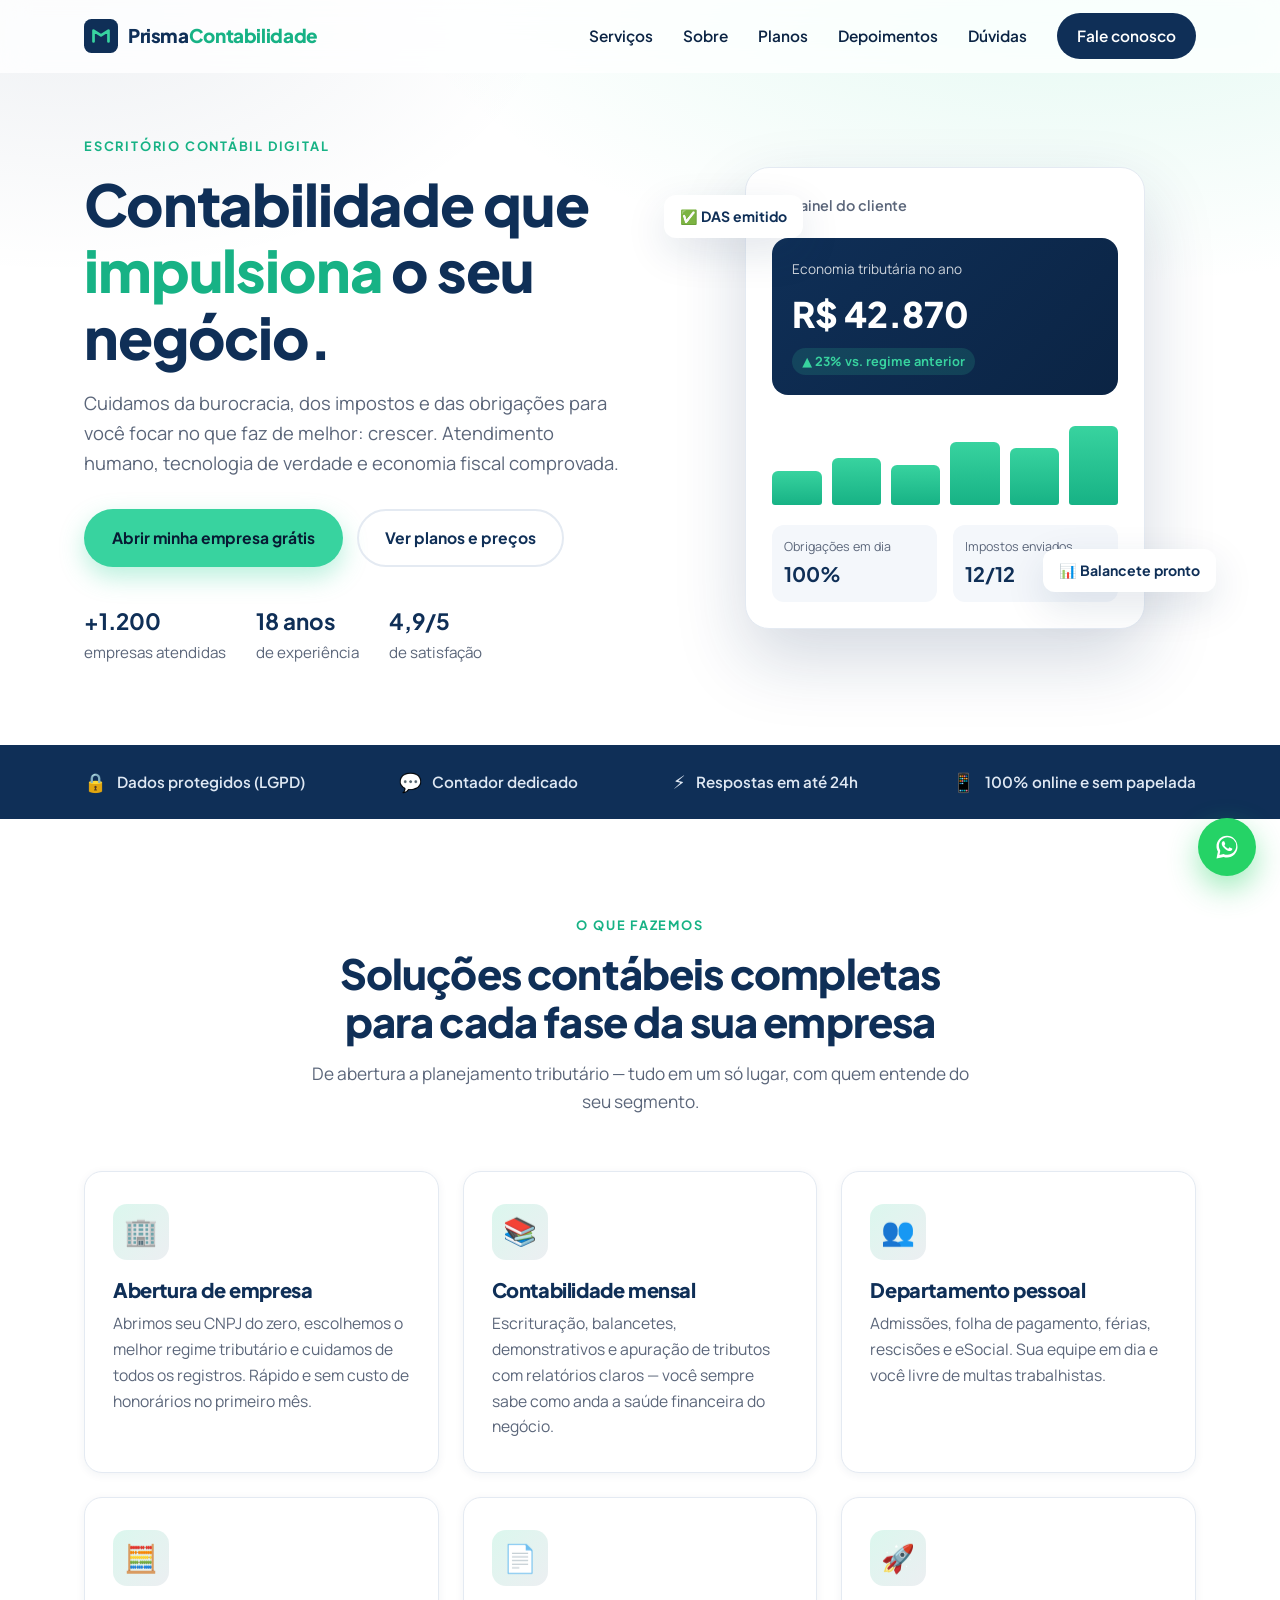
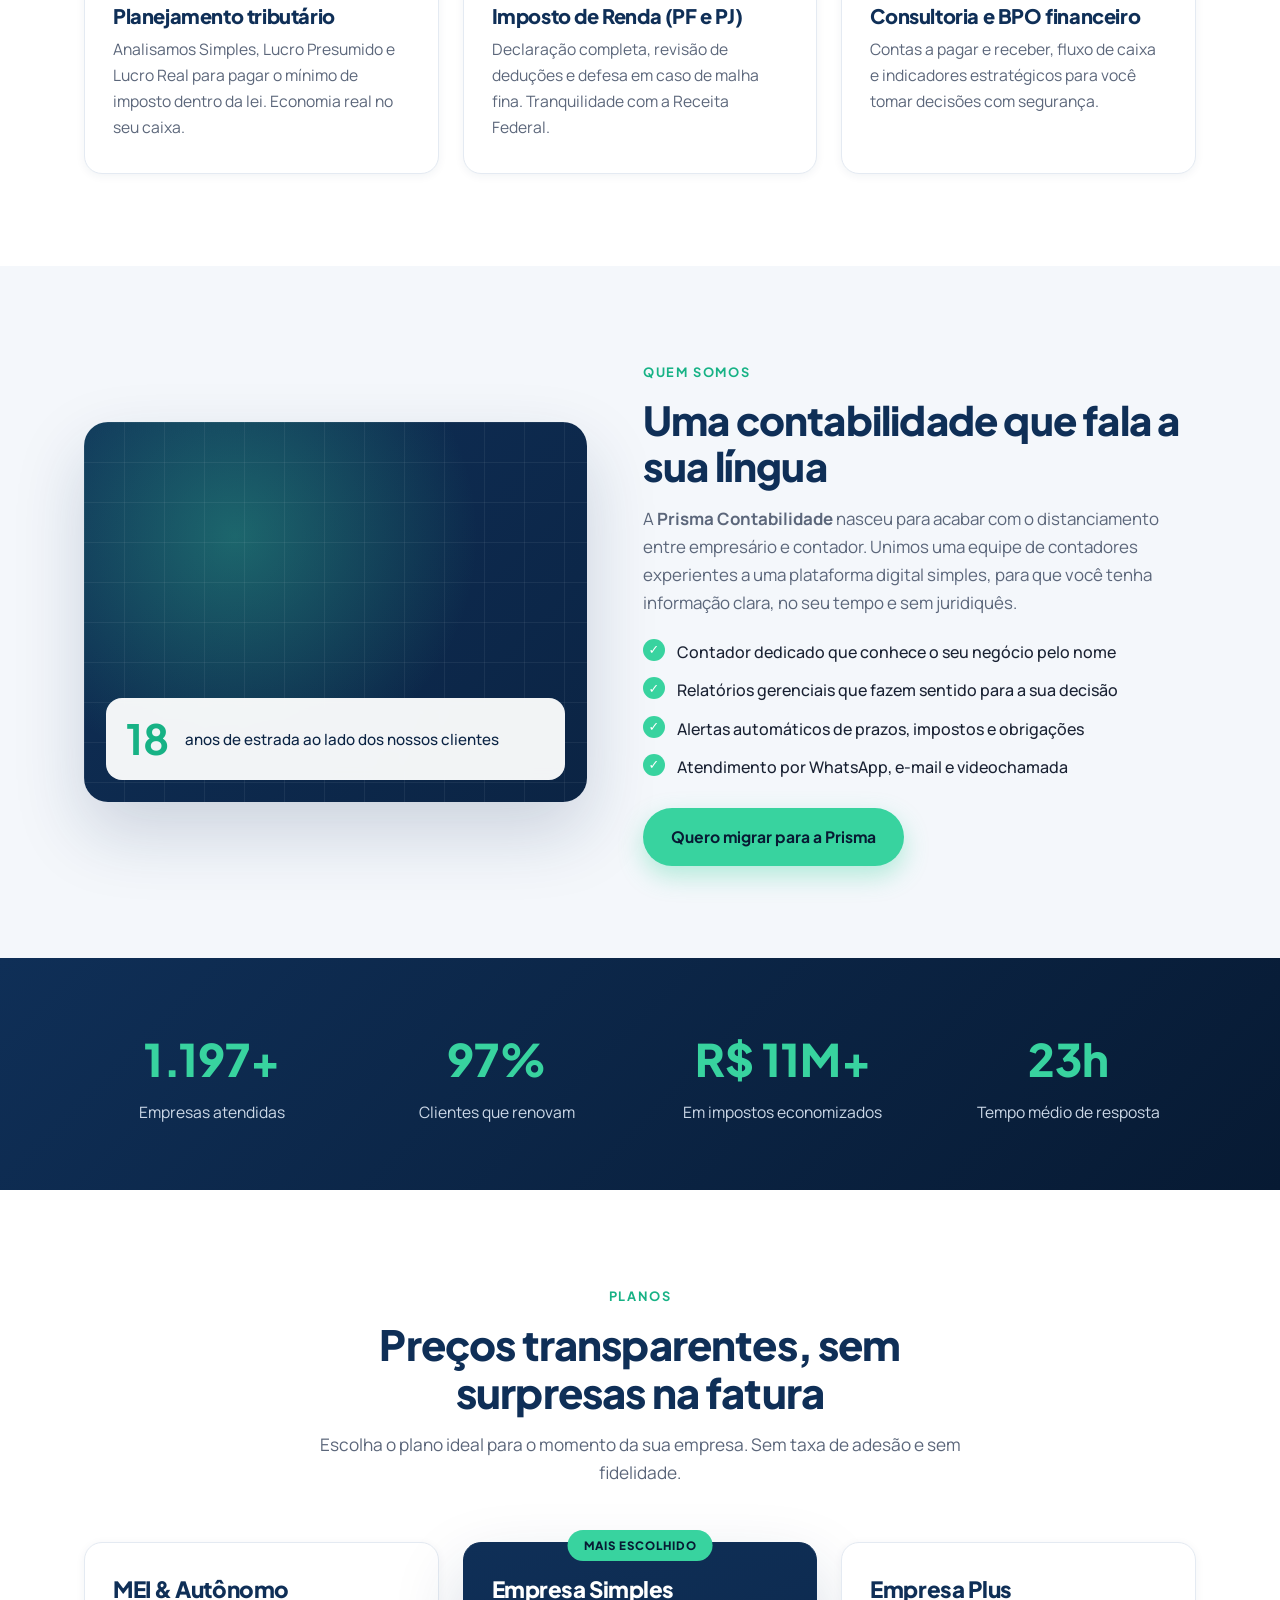
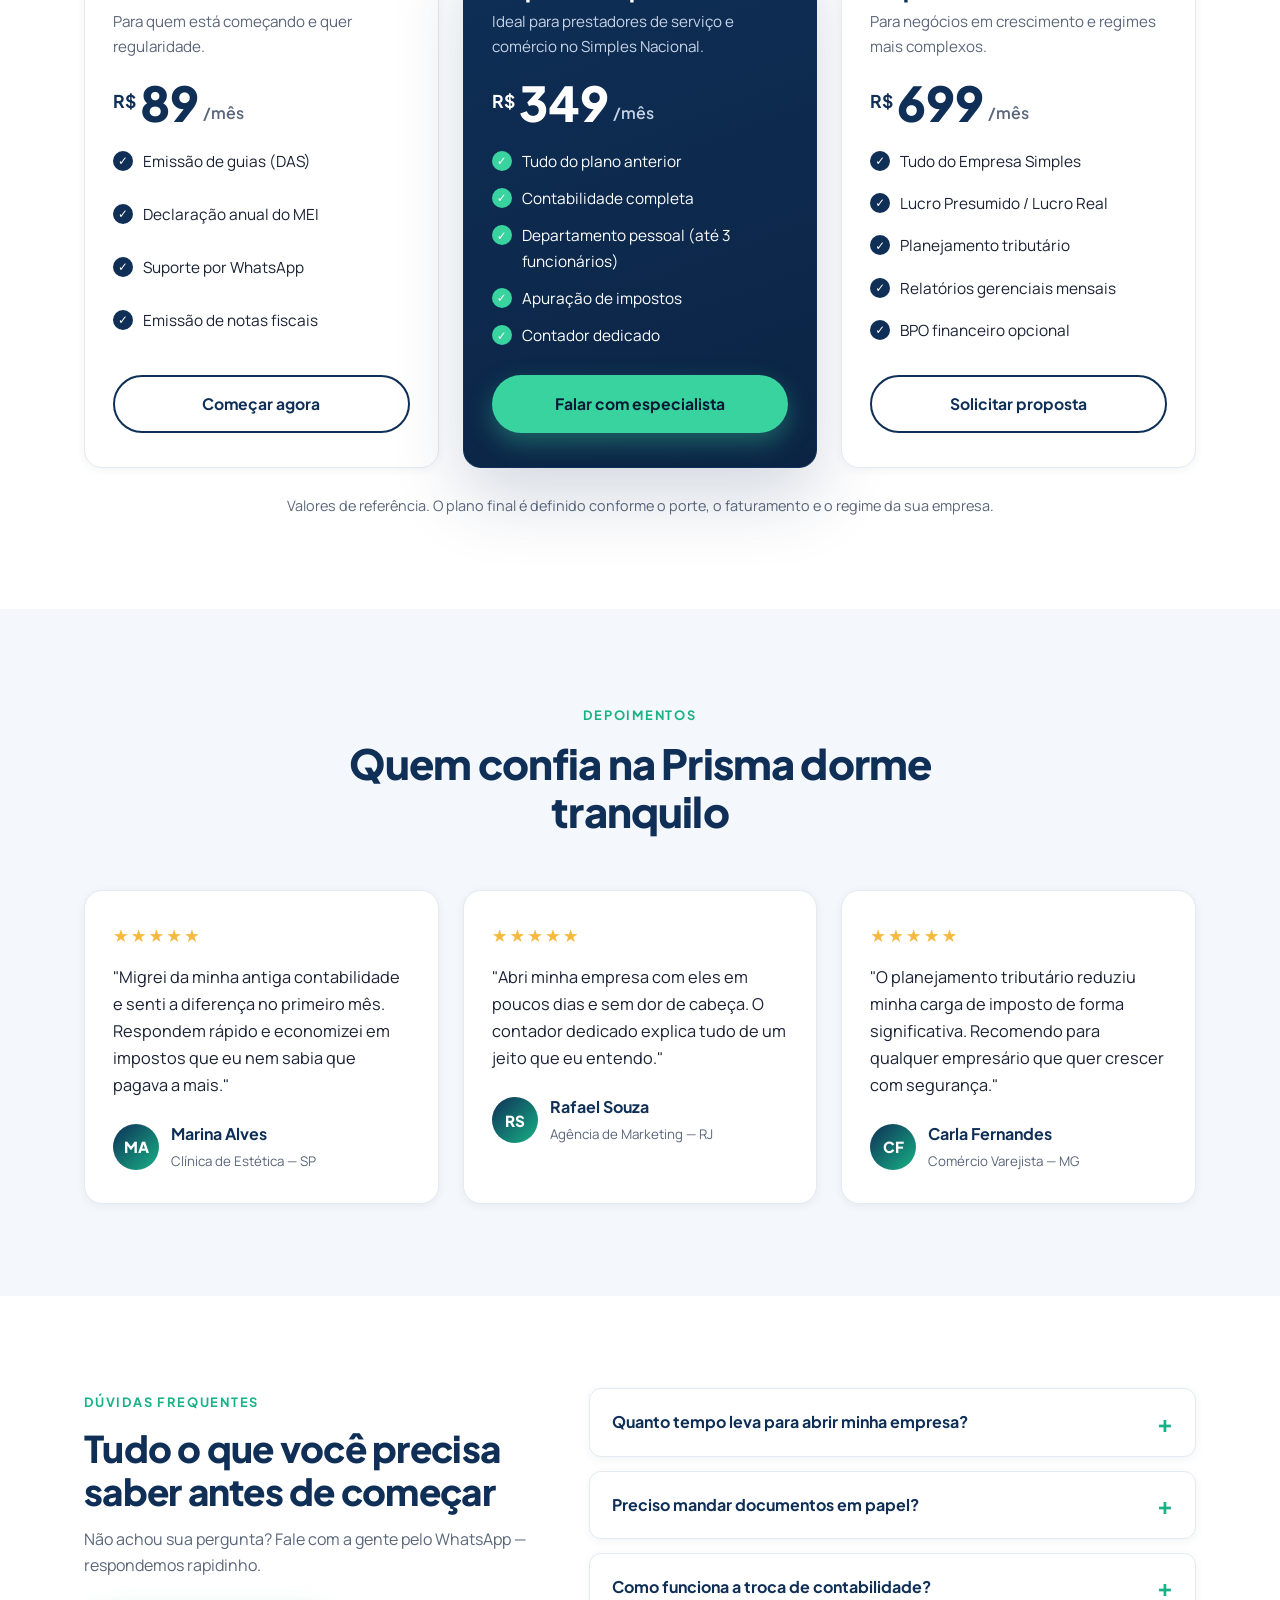
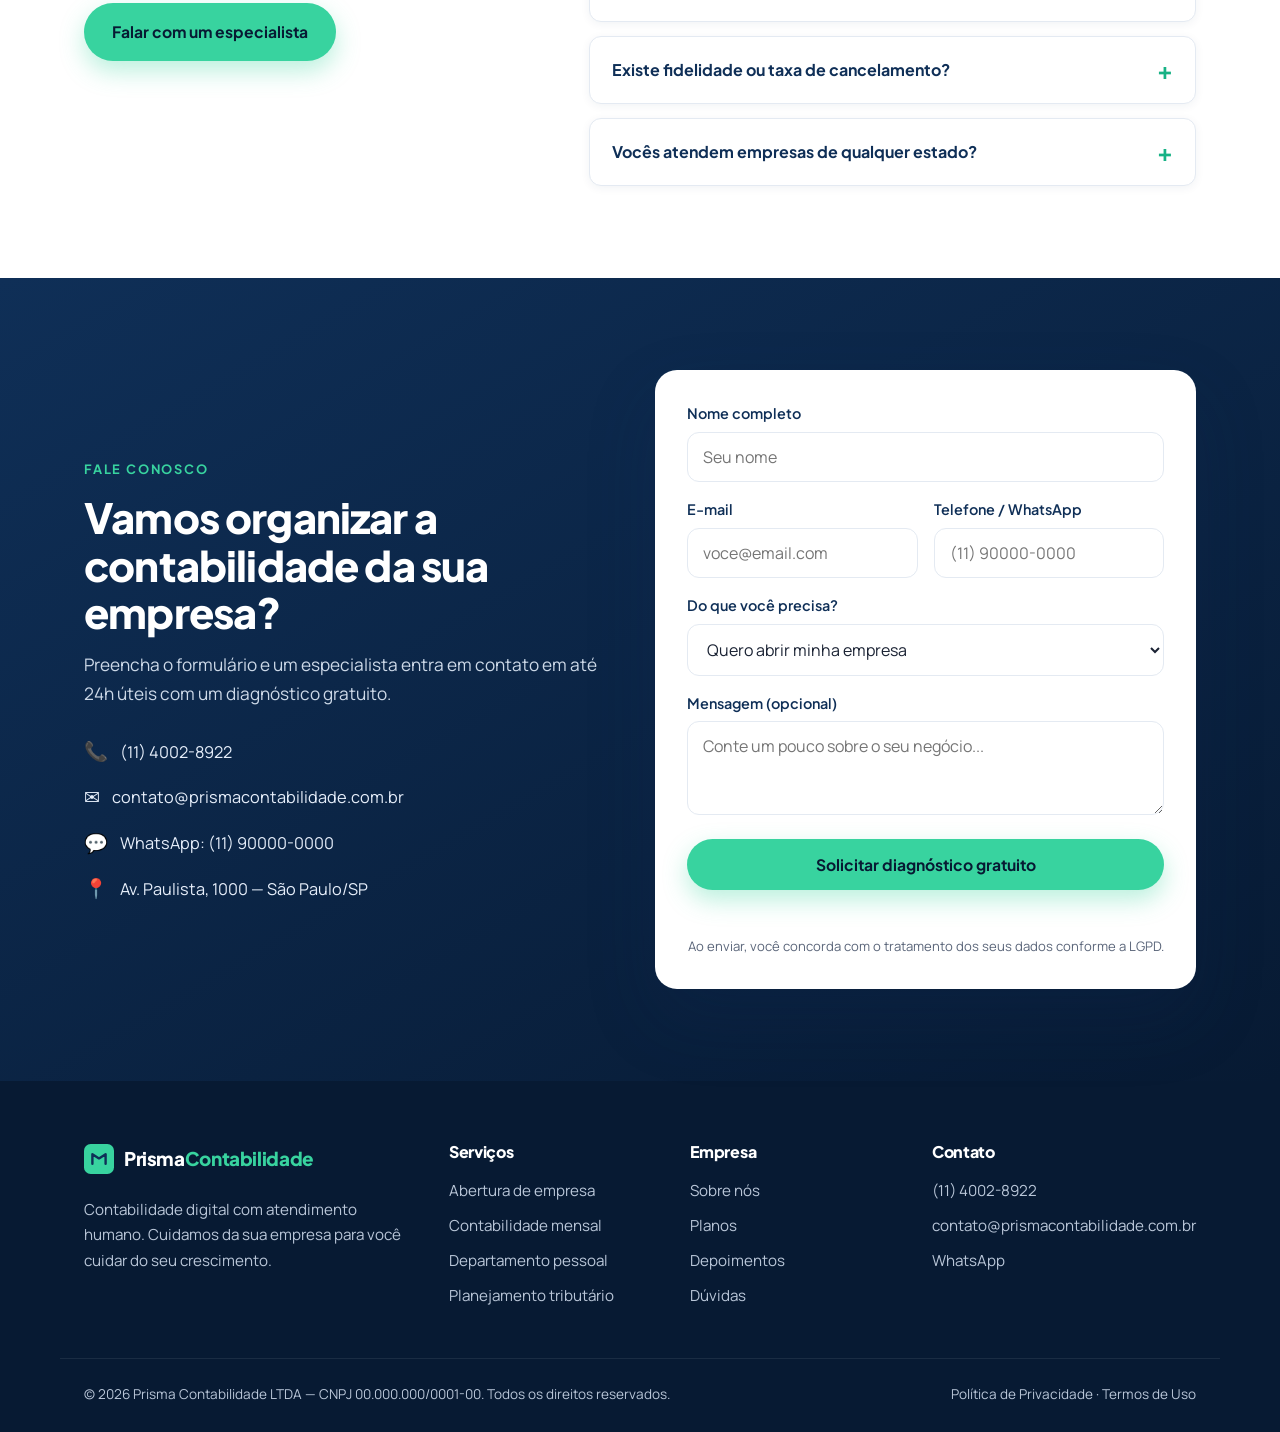
==== index.html @ 063dc7fa "Add Prisma Contabilidade accounting firm website Complete responsive landing page for an accounting " ====
<!DOCTYPE html>
<html lang="pt-BR">
<head>
  <meta charset="UTF-8" />
  <meta name="viewport" content="width=device-width, initial-scale=1.0" />
  <title>Prisma Contabilidade | Contabilidade inteligente para o seu negócio</title>
  <meta name="description" content="Prisma Contabilidade — escritório contábil completo: abertura de empresa, contabilidade mensal, departamento pessoal, imposto de renda e consultoria tributária. Atendimento humano e 100% digital." />
  <meta name="theme-color" content="#0f2f57" />
  <meta property="og:title" content="Prisma Contabilidade | Contabilidade inteligente" />
  <meta property="og:description" content="Contabilidade digital com atendimento humano. Abra sua empresa, reduza impostos e ganhe tranquilidade fiscal." />
  <meta property="og:type" content="website" />
  <link rel="icon" href="data:image/svg+xml,<svg xmlns='http://www.w3.org/2000/svg' viewBox='0 0 100 100'><rect width='100' height='100' rx='22' fill='%230f2f57'/><path d='M28 66V34l22 14 22-14v32' fill='none' stroke='%2338d39f' stroke-width='8' stroke-linecap='round' stroke-linejoin='round'/></svg>" />
  <link rel="preconnect" href="https://fonts.googleapis.com" />
  <link rel="preconnect" href="https://fonts.gstatic.com" crossorigin />
  <link href="https://fonts.googleapis.com/css2?family=Plus+Jakarta+Sans:wght@400;500;600;700;800&family=Manrope:wght@400;500;600;700&display=swap" rel="stylesheet" />
  <link rel="stylesheet" href="styles.css" />
</head>
<body>
  <!-- Header -->
  <header class="site-header" id="header">
    <div class="container header-inner">
      <a href="#inicio" class="brand" aria-label="Prisma Contabilidade — início">
        <span class="brand-mark" aria-hidden="true">
          <svg viewBox="0 0 100 100" width="34" height="34"><rect width="100" height="100" rx="22" fill="#0f2f57"/><path d="M28 66V34l22 14 22-14v32" fill="none" stroke="#38d39f" stroke-width="8" stroke-linecap="round" stroke-linejoin="round"/></svg>
        </span>
        <span class="brand-name">Prisma<strong>Contabilidade</strong></span>
      </a>

      <nav class="nav" id="nav" aria-label="Navegação principal">
        <a href="#servicos">Serviços</a>
        <a href="#sobre">Sobre</a>
        <a href="#planos">Planos</a>
        <a href="#depoimentos">Depoimentos</a>
        <a href="#faq">Dúvidas</a>
        <a href="#contato" class="nav-cta">Fale conosco</a>
      </nav>

      <button class="menu-toggle" id="menuToggle" aria-label="Abrir menu" aria-expanded="false" aria-controls="nav">
        <span></span><span></span><span></span>
      </button>
    </div>
  </header>

  <main>
    <!-- Hero -->
    <section class="hero" id="inicio">
      <div class="container hero-grid">
        <div class="hero-copy">
          <span class="eyebrow">Escritório contábil digital</span>
          <h1>Contabilidade que <span class="hl">impulsiona</span> o seu negócio.</h1>
          <p class="lead">
            Cuidamos da burocracia, dos impostos e das obrigações para você focar no que faz de melhor: crescer.
            Atendimento humano, tecnologia de verdade e economia fiscal comprovada.
          </p>
          <div class="hero-actions">
            <a href="#contato" class="btn btn-primary">Abrir minha empresa grátis</a>
            <a href="#planos" class="btn btn-ghost">Ver planos e preços</a>
          </div>
          <ul class="hero-trust">
            <li><strong>+1.200</strong> empresas atendidas</li>
            <li><strong>18 anos</strong> de experiência</li>
            <li><strong>4,9/5</strong> de satisfação</li>
          </ul>
        </div>

        <div class="hero-card-wrap" aria-hidden="false">
          <div class="hero-card">
            <div class="hero-card-head">
              <span class="dot"></span>
              <span>Painel do cliente</span>
            </div>
            <div class="hero-metric">
              <span class="hero-metric-label">Economia tributária no ano</span>
              <span class="hero-metric-value">R$ 42.870</span>
              <span class="hero-metric-badge">▲ 23% vs. regime anterior</span>
            </div>
            <div class="hero-bars">
              <div class="bar" style="--h:38%"></div>
              <div class="bar" style="--h:52%"></div>
              <div class="bar" style="--h:44%"></div>
              <div class="bar" style="--h:70%"></div>
              <div class="bar" style="--h:63%"></div>
              <div class="bar" style="--h:88%"></div>
            </div>
            <div class="hero-card-foot">
              <div><span>Obrigações em dia</span><strong>100%</strong></div>
              <div><span>Impostos enviados</span><strong>12/12</strong></div>
            </div>
          </div>
          <div class="hero-float hero-float-1">✅ DAS emitido</div>
          <div class="hero-float hero-float-2">📊 Balancete pronto</div>
        </div>
      </div>
    </section>

    <!-- Logos / social proof strip -->
    <section class="strip" aria-label="Diferenciais">
      <div class="container strip-inner">
        <div class="strip-item"><span>🔒</span> Dados protegidos (LGPD)</div>
        <div class="strip-item"><span>💬</span> Contador dedicado</div>
        <div class="strip-item"><span>⚡</span> Respostas em até 24h</div>
        <div class="strip-item"><span>📱</span> 100% online e sem papelada</div>
      </div>
    </section>

    <!-- Services -->
    <section class="section" id="servicos">
      <div class="container">
        <div class="section-head">
          <span class="eyebrow">O que fazemos</span>
          <h2>Soluções contábeis completas para cada fase da sua empresa</h2>
          <p>De abertura a planejamento tributário — tudo em um só lugar, com quem entende do seu segmento.</p>
        </div>

        <div class="cards">
          <article class="card">
            <div class="card-icon">🏢</div>
            <h3>Abertura de empresa</h3>
            <p>Abrimos seu CNPJ do zero, escolhemos o melhor regime tributário e cuidamos de todos os registros. Rápido e sem custo de honorários no primeiro mês.</p>
          </article>
          <article class="card">
            <div class="card-icon">📚</div>
            <h3>Contabilidade mensal</h3>
            <p>Escrituração, balancetes, demonstrativos e apuração de tributos com relatórios claros — você sempre sabe como anda a saúde financeira do negócio.</p>
          </article>
          <article class="card">
            <div class="card-icon">👥</div>
            <h3>Departamento pessoal</h3>
            <p>Admissões, folha de pagamento, férias, rescisões e eSocial. Sua equipe em dia e você livre de multas trabalhistas.</p>
          </article>
          <article class="card">
            <div class="card-icon">🧮</div>
            <h3>Planejamento tributário</h3>
            <p>Analisamos Simples, Lucro Presumido e Lucro Real para pagar o mínimo de imposto dentro da lei. Economia real no seu caixa.</p>
          </article>
          <article class="card">
            <div class="card-icon">📄</div>
            <h3>Imposto de Renda (PF e PJ)</h3>
            <p>Declaração completa, revisão de deduções e defesa em caso de malha fina. Tranquilidade com a Receita Federal.</p>
          </article>
          <article class="card">
            <div class="card-icon">🚀</div>
            <h3>Consultoria e BPO financeiro</h3>
            <p>Contas a pagar e receber, fluxo de caixa e indicadores estratégicos para você tomar decisões com segurança.</p>
          </article>
        </div>
      </div>
    </section>

    <!-- About -->
    <section class="section section-alt" id="sobre">
      <div class="container about-grid">
        <div class="about-media">
          <div class="about-photo">
            <div class="about-photo-badge">
              <strong>18</strong>
              <span>anos de estrada ao lado dos nossos clientes</span>
            </div>
          </div>
        </div>
        <div class="about-copy">
          <span class="eyebrow">Quem somos</span>
          <h2>Uma contabilidade que fala a sua língua</h2>
          <p>
            A <strong>Prisma Contabilidade</strong> nasceu para acabar com o distanciamento entre empresário e contador.
            Unimos uma equipe de contadores experientes a uma plataforma digital simples, para que você tenha
            informação clara, no seu tempo e sem juridiquês.
          </p>
          <ul class="check-list">
            <li>Contador dedicado que conhece o seu negócio pelo nome</li>
            <li>Relatórios gerenciais que fazem sentido para a sua decisão</li>
            <li>Alertas automáticos de prazos, impostos e obrigações</li>
            <li>Atendimento por WhatsApp, e-mail e videochamada</li>
          </ul>
          <a href="#contato" class="btn btn-primary">Quero migrar para a Prisma</a>
        </div>
      </div>
    </section>

    <!-- Stats -->
    <section class="stats">
      <div class="container stats-grid">
        <div class="stat"><span class="stat-num" data-count="1200" data-suffix="+">0</span><span class="stat-label">Empresas atendidas</span></div>
        <div class="stat"><span class="stat-num" data-count="98" data-suffix="%">0</span><span class="stat-label">Clientes que renovam</span></div>
        <div class="stat"><span class="stat-num" data-count="12" data-suffix="M+" data-prefix="R$ ">0</span><span class="stat-label">Em impostos economizados</span></div>
        <div class="stat"><span class="stat-num" data-count="24" data-suffix="h">0</span><span class="stat-label">Tempo médio de resposta</span></div>
      </div>
    </section>

    <!-- Pricing -->
    <section class="section" id="planos">
      <div class="container">
        <div class="section-head">
          <span class="eyebrow">Planos</span>
          <h2>Preços transparentes, sem surpresas na fatura</h2>
          <p>Escolha o plano ideal para o momento da sua empresa. Sem taxa de adesão e sem fidelidade.</p>
        </div>

        <div class="plans">
          <article class="plan">
            <h3>MEI &amp; Autônomo</h3>
            <p class="plan-desc">Para quem está começando e quer regularidade.</p>
            <div class="plan-price"><span class="cur">R$</span><span class="val">89</span><span class="per">/mês</span></div>
            <ul class="plan-features">
              <li>Emissão de guias (DAS)</li>
              <li>Declaração anual do MEI</li>
              <li>Suporte por WhatsApp</li>
              <li>Emissão de notas fiscais</li>
            </ul>
            <a href="#contato" class="btn btn-outline">Começar agora</a>
          </article>

          <article class="plan plan-featured">
            <span class="plan-tag">Mais escolhido</span>
            <h3>Empresa Simples</h3>
            <p class="plan-desc">Ideal para prestadores de serviço e comércio no Simples Nacional.</p>
            <div class="plan-price"><span class="cur">R$</span><span class="val">349</span><span class="per">/mês</span></div>
            <ul class="plan-features">
              <li>Tudo do plano anterior</li>
              <li>Contabilidade completa</li>
              <li>Departamento pessoal (até 3 funcionários)</li>
              <li>Apuração de impostos</li>
              <li>Contador dedicado</li>
            </ul>
            <a href="#contato" class="btn btn-primary">Falar com especialista</a>
          </article>

          <article class="plan">
            <h3>Empresa Plus</h3>
            <p class="plan-desc">Para negócios em crescimento e regimes mais complexos.</p>
            <div class="plan-price"><span class="cur">R$</span><span class="val">699</span><span class="per">/mês</span></div>
            <ul class="plan-features">
              <li>Tudo do Empresa Simples</li>
              <li>Lucro Presumido / Lucro Real</li>
              <li>Planejamento tributário</li>
              <li>Relatórios gerenciais mensais</li>
              <li>BPO financeiro opcional</li>
            </ul>
            <a href="#contato" class="btn btn-outline">Solicitar proposta</a>
          </article>
        </div>
        <p class="plans-note">Valores de referência. O plano final é definido conforme o porte, o faturamento e o regime da sua empresa.</p>
      </div>
    </section>

    <!-- Testimonials -->
    <section class="section section-alt" id="depoimentos">
      <div class="container">
        <div class="section-head">
          <span class="eyebrow">Depoimentos</span>
          <h2>Quem confia na Prisma dorme tranquilo</h2>
        </div>
        <div class="testimonials">
          <figure class="quote">
            <div class="stars">★★★★★</div>
            <blockquote>"Migrei da minha antiga contabilidade e senti a diferença no primeiro mês. Respondem rápido e economizei em impostos que eu nem sabia que pagava a mais."</blockquote>
            <figcaption><span class="avatar">MA</span><span><strong>Marina Alves</strong><small>Clínica de Estética — SP</small></span></figcaption>
          </figure>
          <figure class="quote">
            <div class="stars">★★★★★</div>
            <blockquote>"Abri minha empresa com eles em poucos dias e sem dor de cabeça. O contador dedicado explica tudo de um jeito que eu entendo."</blockquote>
            <figcaption><span class="avatar">RS</span><span><strong>Rafael Souza</strong><small>Agência de Marketing — RJ</small></span></figcaption>
          </figure>
          <figure class="quote">
            <div class="stars">★★★★★</div>
            <blockquote>"O planejamento tributário reduziu minha carga de imposto de forma significativa. Recomendo para qualquer empresário que quer crescer com segurança."</blockquote>
            <figcaption><span class="avatar">CF</span><span><strong>Carla Fernandes</strong><small>Comércio Varejista — MG</small></span></figcaption>
          </figure>
        </div>
      </div>
    </section>

    <!-- FAQ -->
    <section class="section" id="faq">
      <div class="container faq-grid">
        <div class="faq-intro">
          <span class="eyebrow">Dúvidas frequentes</span>
          <h2>Tudo o que você precisa saber antes de começar</h2>
          <p>Não achou sua pergunta? Fale com a gente pelo WhatsApp — respondemos rapidinho.</p>
          <a href="#contato" class="btn btn-primary">Falar com um especialista</a>
        </div>
        <div class="faq-list">
          <details class="faq-item">
            <summary>Quanto tempo leva para abrir minha empresa?</summary>
            <p>Depende da natureza da atividade e da prefeitura, mas normalmente entre 3 e 10 dias úteis. Cuidamos de todo o processo e mantemos você informado a cada etapa.</p>
          </details>
          <details class="faq-item">
            <summary>Preciso mandar documentos em papel?</summary>
            <p>Não. Todo o atendimento é digital: você envia documentos e notas pela nossa plataforma ou WhatsApp, com total segurança e conforme a LGPD.</p>
          </details>
          <details class="faq-item">
            <summary>Como funciona a troca de contabilidade?</summary>
            <p>É simples e gratuito. Nós solicitamos os documentos ao seu contador atual, fazemos toda a transição e você não precisa se preocupar com nada.</p>
          </details>
          <details class="faq-item">
            <summary>Existe fidelidade ou taxa de cancelamento?</summary>
            <p>Não trabalhamos com fidelidade. Você fica com a gente pela qualidade do serviço, não por contrato.</p>
          </details>
          <details class="faq-item">
            <summary>Vocês atendem empresas de qualquer estado?</summary>
            <p>Sim. Por sermos uma contabilidade digital, atendemos empresas em todo o Brasil com a mesma qualidade e agilidade.</p>
          </details>
        </div>
      </div>
    </section>

    <!-- Contact / CTA -->
    <section class="section contact" id="contato">
      <div class="container contact-grid">
        <div class="contact-copy">
          <span class="eyebrow eyebrow-light">Fale conosco</span>
          <h2>Vamos organizar a contabilidade da sua empresa?</h2>
          <p>Preencha o formulário e um especialista entra em contato em até 24h úteis com um diagnóstico gratuito.</p>
          <ul class="contact-info">
            <li><span>📞</span> <a href="tel:+551140028922">(11) 4002-8922</a></li>
            <li><span>✉️</span> <a href="mailto:contato@prismacontabilidade.com.br">contato@prismacontabilidade.com.br</a></li>
            <li><span>💬</span> <a href="https://wa.me/5511900000000" target="_blank" rel="noopener">WhatsApp: (11) 90000-0000</a></li>
            <li><span>📍</span> Av. Paulista, 1000 — São Paulo/SP</li>
          </ul>
        </div>

        <form class="contact-form" id="contactForm" novalidate>
          <div class="field">
            <label for="nome">Nome completo</label>
            <input type="text" id="nome" name="nome" placeholder="Seu nome" required />
          </div>
          <div class="field-row">
            <div class="field">
              <label for="email">E-mail</label>
              <input type="email" id="email" name="email" placeholder="voce@email.com" required />
            </div>
            <div class="field">
              <label for="telefone">Telefone / WhatsApp</label>
              <input type="tel" id="telefone" name="telefone" placeholder="(11) 90000-0000" required />
            </div>
          </div>
          <div class="field">
            <label for="assunto">Do que você precisa?</label>
            <select id="assunto" name="assunto">
              <option value="Abrir empresa">Quero abrir minha empresa</option>
              <option value="Trocar de contabilidade">Quero trocar de contabilidade</option>
              <option value="Imposto de Renda">Declaração de Imposto de Renda</option>
              <option value="Planejamento tributário">Planejamento tributário</option>
              <option value="Outro">Outro assunto</option>
            </select>
          </div>
          <div class="field">
            <label for="mensagem">Mensagem (opcional)</label>
            <textarea id="mensagem" name="mensagem" rows="3" placeholder="Conte um pouco sobre o seu negócio..."></textarea>
          </div>
          <button type="submit" class="btn btn-primary btn-block">Solicitar diagnóstico gratuito</button>
          <p class="form-status" id="formStatus" role="status" aria-live="polite"></p>
          <p class="form-note">Ao enviar, você concorda com o tratamento dos seus dados conforme a LGPD.</p>
        </form>
      </div>
    </section>
  </main>

  <!-- Footer -->
  <footer class="site-footer">
    <div class="container footer-grid">
      <div class="footer-brand">
        <a href="#inicio" class="brand brand-light">
          <span class="brand-mark" aria-hidden="true">
            <svg viewBox="0 0 100 100" width="30" height="30"><rect width="100" height="100" rx="22" fill="#38d39f"/><path d="M28 66V34l22 14 22-14v32" fill="none" stroke="#0f2f57" stroke-width="8" stroke-linecap="round" stroke-linejoin="round"/></svg>
          </span>
          <span class="brand-name">Prisma<strong>Contabilidade</strong></span>
        </a>
        <p>Contabilidade digital com atendimento humano. Cuidamos da sua empresa para você cuidar do seu crescimento.</p>
      </div>
      <div class="footer-col">
        <h4>Serviços</h4>
        <a href="#servicos">Abertura de empresa</a>
        <a href="#servicos">Contabilidade mensal</a>
        <a href="#servicos">Departamento pessoal</a>
        <a href="#servicos">Planejamento tributário</a>
      </div>
      <div class="footer-col">
        <h4>Empresa</h4>
        <a href="#sobre">Sobre nós</a>
        <a href="#planos">Planos</a>
        <a href="#depoimentos">Depoimentos</a>
        <a href="#faq">Dúvidas</a>
      </div>
      <div class="footer-col">
        <h4>Contato</h4>
        <a href="tel:+551140028922">(11) 4002-8922</a>
        <a href="mailto:contato@prismacontabilidade.com.br">contato@prismacontabilidade.com.br</a>
        <a href="https://wa.me/5511900000000" target="_blank" rel="noopener">WhatsApp</a>
      </div>
    </div>
    <div class="container footer-bottom">
      <p>© <span id="year">2026</span> Prisma Contabilidade LTDA — CNPJ 00.000.000/0001-00. Todos os direitos reservados.</p>
      <p class="footer-legal"><a href="#">Política de Privacidade</a> · <a href="#">Termos de Uso</a></p>
    </div>
  </footer>

  <!-- WhatsApp floating button -->
  <a href="https://wa.me/5511900000000" class="wa-float" target="_blank" rel="noopener" aria-label="Falar no WhatsApp">
    <svg viewBox="0 0 32 32" width="28" height="28" fill="currentColor"><path d="M16.004 3C9.383 3 4 8.383 4 15.004c0 2.114.553 4.176 1.605 5.998L4 29l8.184-1.57a11.94 11.94 0 0 0 3.82.627h.004C22.63 28.057 28 22.674 28 16.053 28 8.43 22.625 3 16.004 3zm0 21.86h-.003a9.9 9.9 0 0 1-3.492-.64l-.25-.098-4.86.933.972-4.74-.163-.244a9.85 9.85 0 0 1-1.51-5.223c0-5.47 4.45-9.92 9.92-9.92 2.65 0 5.14 1.03 7.01 2.9a9.86 9.86 0 0 1 2.9 7.02c0 5.47-4.45 9.92-9.92 9.92zm5.44-7.43c-.297-.15-1.76-.87-2.033-.967-.273-.1-.472-.15-.67.148-.198.297-.767.966-.94 1.164-.173.198-.347.223-.644.075-.297-.15-1.255-.463-2.39-1.475-.883-.788-1.48-1.76-1.653-2.057-.173-.297-.018-.457.13-.605.134-.133.297-.347.446-.52.15-.174.198-.298.298-.497.099-.198.05-.372-.025-.52-.075-.15-.67-1.612-.918-2.207-.242-.58-.487-.5-.67-.51l-.57-.01c-.198 0-.52.074-.792.372-.272.297-1.04 1.016-1.04 2.478s1.065 2.875 1.213 3.073c.148.198 2.095 3.2 5.076 4.487.71.306 1.263.489 1.694.626.712.226 1.36.194 1.872.118.571-.085 1.76-.72 2.008-1.413.248-.694.248-1.29.173-1.414-.074-.124-.272-.198-.57-.347z"/></svg>
  </a>

  <script src="script.js"></script>
</body>
</html>
---- styles.css ----
/* ============================================================
   Prisma Contabilidade — Estilos
   ============================================================ */
:root {
  --navy: #0f2f57;
  --navy-700: #0b2444;
  --navy-900: #071a33;
  --green: #38d39f;
  --green-600: #17b285;
  --ink: #1a2233;
  --muted: #5b667a;
  --bg: #ffffff;
  --bg-alt: #f4f7fb;
  --line: #e4eaf2;
  --shadow-sm: 0 2px 10px rgba(15, 47, 87, .06);
  --shadow-md: 0 14px 40px rgba(15, 47, 87, .12);
  --shadow-lg: 0 30px 70px rgba(15, 47, 87, .18);
  --radius: 18px;
  --radius-sm: 12px;
  --max: 1160px;
  --font-head: "Plus Jakarta Sans", system-ui, sans-serif;
  --font-body: "Manrope", system-ui, sans-serif;
}

* { box-sizing: border-box; margin: 0; padding: 0; }

html { scroll-behavior: smooth; scroll-padding-top: 84px; }

body {
  font-family: var(--font-body);
  color: var(--ink);
  background: var(--bg);
  line-height: 1.65;
  -webkit-font-smoothing: antialiased;
  overflow-x: hidden;
}

.container { width: 100%; max-width: var(--max); margin: 0 auto; padding: 0 24px; }

h1, h2, h3, h4 { font-family: var(--font-head); line-height: 1.15; color: var(--navy); font-weight: 800; letter-spacing: -.02em; }

a { color: inherit; text-decoration: none; }

img { max-width: 100%; display: block; }

.eyebrow {
  display: inline-block;
  font-family: var(--font-head);
  font-weight: 700;
  font-size: .8rem;
  letter-spacing: .14em;
  text-transform: uppercase;
  color: var(--green-600);
  margin-bottom: 14px;
}
.eyebrow-light { color: var(--green); }

/* Buttons */
.btn {
  display: inline-flex;
  align-items: center;
  justify-content: center;
  gap: 8px;
  font-family: var(--font-head);
  font-weight: 700;
  font-size: .98rem;
  padding: 14px 26px;
  border-radius: 999px;
  cursor: pointer;
  border: 2px solid transparent;
  transition: transform .18s ease, box-shadow .18s ease, background .18s ease, color .18s ease;
  white-space: nowrap;
}
.btn:active { transform: translateY(1px); }
.btn-primary { background: var(--green); color: var(--navy-900); box-shadow: 0 10px 24px rgba(56, 211, 159, .35); }
.btn-primary:hover { background: var(--green-600); color: #fff; transform: translateY(-2px); box-shadow: 0 16px 30px rgba(23, 178, 133, .4); }
.btn-ghost { background: transparent; color: var(--navy); border-color: var(--line); }
.btn-ghost:hover { border-color: var(--navy); transform: translateY(-2px); }
.btn-outline { background: transparent; color: var(--navy); border-color: var(--navy); }
.btn-outline:hover { background: var(--navy); color: #fff; transform: translateY(-2px); }
.btn-block { width: 100%; }

/* ============================================================
   Header
   ============================================================ */
.site-header {
  position: fixed;
  top: 0; left: 0; right: 0;
  z-index: 100;
  background: rgba(255, 255, 255, .8);
  backdrop-filter: saturate(180%) blur(14px);
  border-bottom: 1px solid transparent;
  transition: box-shadow .25s ease, border-color .25s ease, background .25s ease;
}
.site-header.scrolled { box-shadow: var(--shadow-sm); border-color: var(--line); background: rgba(255,255,255,.92); }
.header-inner { display: flex; align-items: center; justify-content: space-between; height: 72px; }

.brand { display: inline-flex; align-items: center; gap: 10px; }
.brand-mark { display: inline-flex; }
.brand-name { font-family: var(--font-head); font-weight: 800; font-size: 1.18rem; color: var(--navy); letter-spacing: -.02em; }
.brand-name strong { color: var(--green-600); font-weight: 800; }
.brand-light .brand-name { color: #fff; }
.brand-light .brand-name strong { color: var(--green); }

.nav { display: flex; align-items: center; gap: 30px; }
.nav a { font-family: var(--font-head); font-weight: 600; font-size: .96rem; color: var(--navy-700); transition: color .18s ease; }
.nav a:hover { color: var(--green-600); }
.nav .nav-cta { background: var(--navy); color: #fff; padding: 10px 20px; border-radius: 999px; }
.nav .nav-cta:hover { background: var(--navy-700); color: #fff; }

.menu-toggle { display: none; flex-direction: column; gap: 5px; background: none; border: 0; cursor: pointer; padding: 8px; }
.menu-toggle span { width: 24px; height: 2px; background: var(--navy); border-radius: 2px; transition: transform .25s ease, opacity .25s ease; }

/* ============================================================
   Hero
   ============================================================ */
.hero {
  padding: 132px 0 80px;
  background:
    radial-gradient(1200px 600px at 85% -10%, rgba(56, 211, 159, .16), transparent 60%),
    radial-gradient(900px 500px at 5% 0%, rgba(15, 47, 87, .07), transparent 55%),
    var(--bg);
}
.hero-grid { display: grid; grid-template-columns: 1.05fr .95fr; gap: 56px; align-items: center; }
.hero-copy h1 { font-size: clamp(2.3rem, 5vw, 3.6rem); margin-bottom: 18px; }
.hero-copy .hl { color: var(--green-600); position: relative; }
.hero-copy .hl::after { content: ""; position: absolute; left: 0; right: 0; bottom: 4px; height: 10px; background: rgba(56, 211, 159, .28); z-index: -1; border-radius: 4px; }
.lead { font-size: 1.15rem; color: var(--muted); max-width: 540px; margin-bottom: 30px; }
.hero-actions { display: flex; flex-wrap: wrap; gap: 14px; margin-bottom: 36px; }
.hero-trust { display: flex; gap: 30px; list-style: none; flex-wrap: wrap; }
.hero-trust li { font-size: .95rem; color: var(--muted); }
.hero-trust strong { display: block; font-family: var(--font-head); font-size: 1.4rem; color: var(--navy); }

/* Hero card */
.hero-card-wrap { position: relative; display: flex; justify-content: center; }
.hero-card {
  width: 100%; max-width: 400px;
  background: #fff;
  border-radius: 24px;
  padding: 26px;
  box-shadow: var(--shadow-lg);
  border: 1px solid var(--line);
  position: relative;
  z-index: 2;
}
.hero-card-head { display: flex; align-items: center; gap: 10px; font-family: var(--font-head); font-weight: 600; color: var(--muted); font-size: .9rem; margin-bottom: 20px; }
.hero-card-head .dot { width: 10px; height: 10px; border-radius: 50%; background: var(--green); box-shadow: 0 0 0 4px rgba(56,211,159,.2); }
.hero-metric { background: linear-gradient(135deg, var(--navy), var(--navy-700)); border-radius: 16px; padding: 20px; color: #fff; margin-bottom: 20px; }
.hero-metric-label { display: block; font-size: .85rem; opacity: .8; }
.hero-metric-value { display: block; font-family: var(--font-head); font-weight: 800; font-size: 2.2rem; margin: 4px 0; }
.hero-metric-badge { display: inline-block; font-size: .8rem; font-weight: 700; color: var(--green); background: rgba(56,211,159,.15); padding: 3px 10px; border-radius: 999px; }
.hero-bars { display: flex; align-items: flex-end; gap: 10px; height: 90px; margin-bottom: 20px; }
.hero-bars .bar { flex: 1; height: var(--h); background: linear-gradient(180deg, var(--green), var(--green-600)); border-radius: 6px 6px 3px 3px; animation: grow 1s ease both; }
@keyframes grow { from { height: 0; } }
.hero-card-foot { display: flex; gap: 16px; }
.hero-card-foot > div { flex: 1; background: var(--bg-alt); border-radius: 12px; padding: 12px; }
.hero-card-foot span { display: block; font-size: .78rem; color: var(--muted); }
.hero-card-foot strong { font-family: var(--font-head); font-size: 1.25rem; color: var(--navy); }

.hero-float { position: absolute; background: #fff; box-shadow: var(--shadow-md); border-radius: 12px; padding: 10px 16px; font-family: var(--font-head); font-weight: 700; font-size: .88rem; color: var(--navy); z-index: 3; animation: floaty 4s ease-in-out infinite; }
.hero-float-1 { top: 6%; left: -6%; }
.hero-float-2 { bottom: 8%; right: -4%; animation-delay: -2s; }
@keyframes floaty { 0%,100% { transform: translateY(0); } 50% { transform: translateY(-10px); } }

/* ============================================================
   Strip
   ============================================================ */
.strip { background: var(--navy); }
.strip-inner { display: flex; flex-wrap: wrap; justify-content: space-between; gap: 18px; padding: 22px 24px; }
.strip-item { display: flex; align-items: center; gap: 10px; color: #dfe8f3; font-family: var(--font-head); font-weight: 600; font-size: .95rem; }
.strip-item span { font-size: 1.15rem; }

/* ============================================================
   Sections
   ============================================================ */
.section { padding: 92px 0; }
.section-alt { background: var(--bg-alt); }
.section-head { max-width: 680px; margin: 0 auto 54px; text-align: center; }
.section-head h2 { font-size: clamp(1.8rem, 3.6vw, 2.6rem); margin-bottom: 14px; }
.section-head p { color: var(--muted); font-size: 1.08rem; }

/* Cards */
.cards { display: grid; grid-template-columns: repeat(3, 1fr); gap: 24px; }
.card {
  background: #fff;
  border: 1px solid var(--line);
  border-radius: var(--radius);
  padding: 32px 28px;
  box-shadow: var(--shadow-sm);
  transition: transform .22s ease, box-shadow .22s ease, border-color .22s ease;
}
.card:hover { transform: translateY(-6px); box-shadow: var(--shadow-md); border-color: rgba(56,211,159,.5); }
.card-icon { width: 56px; height: 56px; display: grid; place-items: center; font-size: 1.7rem; background: linear-gradient(135deg, rgba(56,211,159,.18), rgba(15,47,87,.08)); border-radius: 14px; margin-bottom: 18px; }
.card h3 { font-size: 1.25rem; margin-bottom: 10px; }
.card p { color: var(--muted); font-size: .98rem; }

/* About */
.about-grid { display: grid; grid-template-columns: 1fr 1.1fr; gap: 56px; align-items: center; }
.about-photo {
  position: relative;
  border-radius: 24px;
  min-height: 380px;
  background:
    radial-gradient(circle at 30% 30%, rgba(56,211,159,.35), transparent 55%),
    linear-gradient(135deg, var(--navy), var(--navy-700));
  box-shadow: var(--shadow-lg);
  overflow: hidden;
}
.about-photo::before {
  content: "";
  position: absolute; inset: 0;
  background-image:
    linear-gradient(rgba(255,255,255,.06) 1px, transparent 1px),
    linear-gradient(90deg, rgba(255,255,255,.06) 1px, transparent 1px);
  background-size: 40px 40px;
}
.about-photo-badge {
  position: absolute; bottom: 22px; left: 22px; right: 22px;
  background: rgba(255,255,255,.95);
  border-radius: 16px; padding: 20px;
  display: flex; align-items: center; gap: 16px;
  backdrop-filter: blur(6px);
}
.about-photo-badge strong { font-family: var(--font-head); font-size: 2.6rem; color: var(--green-600); line-height: 1; }
.about-photo-badge span { font-size: .95rem; color: var(--navy-700); font-weight: 500; }
.about-copy h2 { font-size: clamp(1.8rem, 3.4vw, 2.5rem); margin-bottom: 16px; }
.about-copy p { color: var(--muted); font-size: 1.06rem; margin-bottom: 22px; }
.check-list { list-style: none; margin-bottom: 28px; display: grid; gap: 12px; }
.check-list li { position: relative; padding-left: 34px; font-weight: 500; color: var(--ink); }
.check-list li::before { content: "✓"; position: absolute; left: 0; top: 0; width: 22px; height: 22px; background: var(--green); color: #fff; border-radius: 50%; display: grid; place-items: center; font-size: .8rem; font-weight: 800; }

/* Stats */
.stats { background: linear-gradient(135deg, var(--navy), var(--navy-900)); color: #fff; padding: 64px 0; }
.stats-grid { display: grid; grid-template-columns: repeat(4, 1fr); gap: 30px; text-align: center; }
.stat-num { display: block; font-family: var(--font-head); font-weight: 800; font-size: clamp(2rem, 4vw, 2.8rem); color: var(--green); }
.stat-label { display: block; color: #cdd9e8; font-size: .98rem; margin-top: 4px; }

/* Plans */
.plans { display: grid; grid-template-columns: repeat(3, 1fr); gap: 24px; align-items: stretch; }
.plan {
  background: #fff; border: 1px solid var(--line); border-radius: var(--radius);
  padding: 34px 28px; box-shadow: var(--shadow-sm);
  display: flex; flex-direction: column; position: relative;
  transition: transform .22s ease, box-shadow .22s ease;
}
.plan:hover { transform: translateY(-5px); box-shadow: var(--shadow-md); }
.plan-featured { background: linear-gradient(160deg, var(--navy), var(--navy-700)); border-color: var(--navy); box-shadow: var(--shadow-lg); }
.plan-featured h3, .plan-featured .plan-price, .plan-featured .plan-features li { color: #fff; }
.plan-featured .plan-desc { color: #c6d3e6; }
.plan-featured .plan-features li::before { background: var(--green); }
.plan-tag { position: absolute; top: -13px; left: 50%; transform: translateX(-50%); background: var(--green); color: var(--navy-900); font-family: var(--font-head); font-weight: 800; font-size: .72rem; letter-spacing: .08em; text-transform: uppercase; padding: 6px 16px; border-radius: 999px; white-space: nowrap; }
.plan h3 { font-size: 1.4rem; margin-bottom: 6px; }
.plan-desc { color: var(--muted); font-size: .95rem; margin-bottom: 20px; min-height: 44px; }
.plan-price { display: flex; align-items: flex-start; gap: 4px; margin-bottom: 22px; font-family: var(--font-head); color: var(--navy); }
.plan-price .cur { font-size: 1.1rem; font-weight: 700; margin-top: 8px; }
.plan-price .val { font-size: 3rem; font-weight: 800; line-height: 1; }
.plan-price .per { align-self: flex-end; color: var(--muted); font-size: 1rem; font-weight: 600; }
.plan-featured .plan-price .per { color: #c6d3e6; }
.plan-features { list-style: none; display: grid; gap: 12px; margin-bottom: 26px; flex: 1; }
.plan-features li { position: relative; padding-left: 30px; font-size: .96rem; color: var(--ink); }
.plan-features li::before { content: "✓"; position: absolute; left: 0; top: 2px; width: 20px; height: 20px; background: var(--navy); color: #fff; border-radius: 50%; display: grid; place-items: center; font-size: .74rem; font-weight: 800; }
.plan-featured .btn-primary { background: var(--green); }
.plans-note { text-align: center; color: var(--muted); font-size: .9rem; margin-top: 26px; }

/* Testimonials */
.testimonials { display: grid; grid-template-columns: repeat(3, 1fr); gap: 24px; }
.quote { background: #fff; border: 1px solid var(--line); border-radius: var(--radius); padding: 30px 28px; box-shadow: var(--shadow-sm); }
.stars { color: #f6b940; font-size: 1.1rem; letter-spacing: 2px; margin-bottom: 14px; }
.quote blockquote { font-size: 1.02rem; color: var(--ink); margin-bottom: 22px; }
.quote figcaption { display: flex; align-items: center; gap: 12px; }
.avatar { width: 46px; height: 46px; border-radius: 50%; background: linear-gradient(135deg, var(--navy), var(--green-600)); color: #fff; display: grid; place-items: center; font-family: var(--font-head); font-weight: 800; font-size: .95rem; }
.quote figcaption strong { display: block; font-family: var(--font-head); color: var(--navy); }
.quote figcaption small { color: var(--muted); }

/* FAQ */
.faq-grid { display: grid; grid-template-columns: .85fr 1.15fr; gap: 56px; align-items: start; }
.faq-intro h2 { font-size: clamp(1.7rem, 3.2vw, 2.3rem); margin-bottom: 14px; }
.faq-intro p { color: var(--muted); margin-bottom: 24px; }
.faq-list { display: grid; gap: 14px; }
.faq-item { background: #fff; border: 1px solid var(--line); border-radius: var(--radius-sm); padding: 4px 22px; box-shadow: var(--shadow-sm); transition: border-color .2s ease; }
.faq-item[open] { border-color: rgba(56,211,159,.6); }
.faq-item summary { list-style: none; cursor: pointer; font-family: var(--font-head); font-weight: 700; color: var(--navy); padding: 16px 34px 16px 0; position: relative; }
.faq-item summary::-webkit-details-marker { display: none; }
.faq-item summary::after { content: "+"; position: absolute; right: 0; top: 50%; transform: translateY(-50%); font-size: 1.5rem; color: var(--green-600); transition: transform .25s ease; }
.faq-item[open] summary::after { transform: translateY(-50%) rotate(45deg); }
.faq-item p { color: var(--muted); padding-bottom: 18px; font-size: .98rem; }

/* Contact */
.contact { background: linear-gradient(150deg, var(--navy), var(--navy-900)); }
.contact-grid { display: grid; grid-template-columns: 1fr 1.05fr; gap: 56px; align-items: center; }
.contact-copy h2 { color: #fff; font-size: clamp(1.8rem, 3.6vw, 2.6rem); margin-bottom: 14px; }
.contact-copy p { color: #cdd9e8; font-size: 1.08rem; margin-bottom: 28px; }
.contact-info { list-style: none; display: grid; gap: 14px; }
.contact-info li { display: flex; align-items: center; gap: 12px; color: #e6eefa; font-size: 1.02rem; }
.contact-info li span { font-size: 1.2rem; }
.contact-info a:hover { color: var(--green); }

.contact-form { background: #fff; border-radius: 22px; padding: 32px; box-shadow: var(--shadow-lg); }
.field { margin-bottom: 16px; }
.field-row { display: grid; grid-template-columns: 1fr 1fr; gap: 16px; }
.field label { display: block; font-family: var(--font-head); font-weight: 600; font-size: .9rem; color: var(--navy); margin-bottom: 6px; }
.field input, .field select, .field textarea {
  width: 100%; padding: 13px 15px; border: 1.5px solid var(--line); border-radius: 12px;
  font-family: var(--font-body); font-size: 1rem; color: var(--ink); background: #fff;
  transition: border-color .18s ease, box-shadow .18s ease;
}
.field input:focus, .field select:focus, .field textarea:focus { outline: none; border-color: var(--green); box-shadow: 0 0 0 4px rgba(56,211,159,.16); }
.field input.invalid, .field select.invalid { border-color: #e5484d; box-shadow: 0 0 0 4px rgba(229,72,77,.12); }
.field textarea { resize: vertical; }
.form-status { text-align: center; font-family: var(--font-head); font-weight: 700; margin-top: 14px; min-height: 20px; }
.form-status.success { color: var(--green-600); }
.form-status.error { color: #e5484d; }
.form-note { text-align: center; color: var(--muted); font-size: .82rem; margin-top: 12px; }

/* ============================================================
   Footer
   ============================================================ */
.site-footer { background: var(--navy-900); color: #b9c6d8; padding: 62px 0 26px; }
.footer-grid { display: grid; grid-template-columns: 1.6fr 1fr 1fr 1fr; gap: 36px; padding-bottom: 40px; border-bottom: 1px solid rgba(255,255,255,.08); }
.footer-brand p { margin-top: 16px; font-size: .95rem; max-width: 320px; }
.footer-col h4 { color: #fff; font-size: 1rem; margin-bottom: 16px; }
.footer-col a { display: block; color: #b9c6d8; font-size: .95rem; margin-bottom: 10px; transition: color .18s ease; }
.footer-col a:hover { color: var(--green); }
.footer-bottom { display: flex; justify-content: space-between; align-items: center; flex-wrap: wrap; gap: 10px; padding-top: 24px; font-size: .85rem; }
.footer-legal a:hover { color: var(--green); }

/* WhatsApp float */
.wa-float {
  position: fixed; bottom: 24px; right: 24px; z-index: 90;
  width: 58px; height: 58px; border-radius: 50%;
  background: #25d366; color: #fff;
  display: grid; place-items: center;
  box-shadow: 0 12px 30px rgba(37, 211, 102, .45);
  transition: transform .2s ease;
  animation: pulse 2.4s ease-in-out infinite;
}
.wa-float:hover { transform: scale(1.08); }
@keyframes pulse { 0%,100% { box-shadow: 0 12px 30px rgba(37,211,102,.45); } 50% { box-shadow: 0 12px 30px rgba(37,211,102,.45), 0 0 0 14px rgba(37,211,102,0); } }

/* Reveal on scroll */
.reveal { opacity: 0; transform: translateY(26px); transition: opacity .7s ease, transform .7s ease; }
.reveal.visible { opacity: 1; transform: none; }

/* ============================================================
   Responsive
   ============================================================ */
@media (max-width: 960px) {
  .hero-grid, .about-grid, .faq-grid, .contact-grid { grid-template-columns: 1fr; }
  .hero { padding-top: 120px; }
  .hero-card-wrap { margin-top: 20px; }
  .about-media { order: -1; }
  .cards, .plans, .testimonials { grid-template-columns: repeat(2, 1fr); }
  .stats-grid { grid-template-columns: repeat(2, 1fr); gap: 30px 16px; }
  .footer-grid { grid-template-columns: 1fr 1fr; }
}

@media (max-width: 640px) {
  .menu-toggle { display: flex; }
  .nav {
    position: fixed; top: 72px; left: 0; right: 0;
    flex-direction: column; align-items: stretch; gap: 0;
    background: #fff; padding: 10px 24px 24px;
    box-shadow: var(--shadow-md);
    transform: translateY(-140%);
    transition: transform .3s ease;
    max-height: calc(100vh - 72px); overflow-y: auto;
  }
  .nav.open { transform: translateY(0); }
  .nav a { padding: 14px 0; border-bottom: 1px solid var(--line); }
  .nav .nav-cta { text-align: center; margin-top: 12px; border: 0; }
  .menu-toggle.active span:nth-child(1) { transform: translateY(7px) rotate(45deg); }
  .menu-toggle.active span:nth-child(2) { opacity: 0; }
  .menu-toggle.active span:nth-child(3) { transform: translateY(-7px) rotate(-45deg); }

  .cards, .plans, .testimonials, .field-row { grid-template-columns: 1fr; }
  .strip-inner { justify-content: flex-start; }
  .hero-float-1 { left: 0; }
  .hero-float-2 { right: 0; }
  .section { padding: 68px 0; }
  .footer-grid { grid-template-columns: 1fr; }
  .hero-trust { gap: 20px; }
}
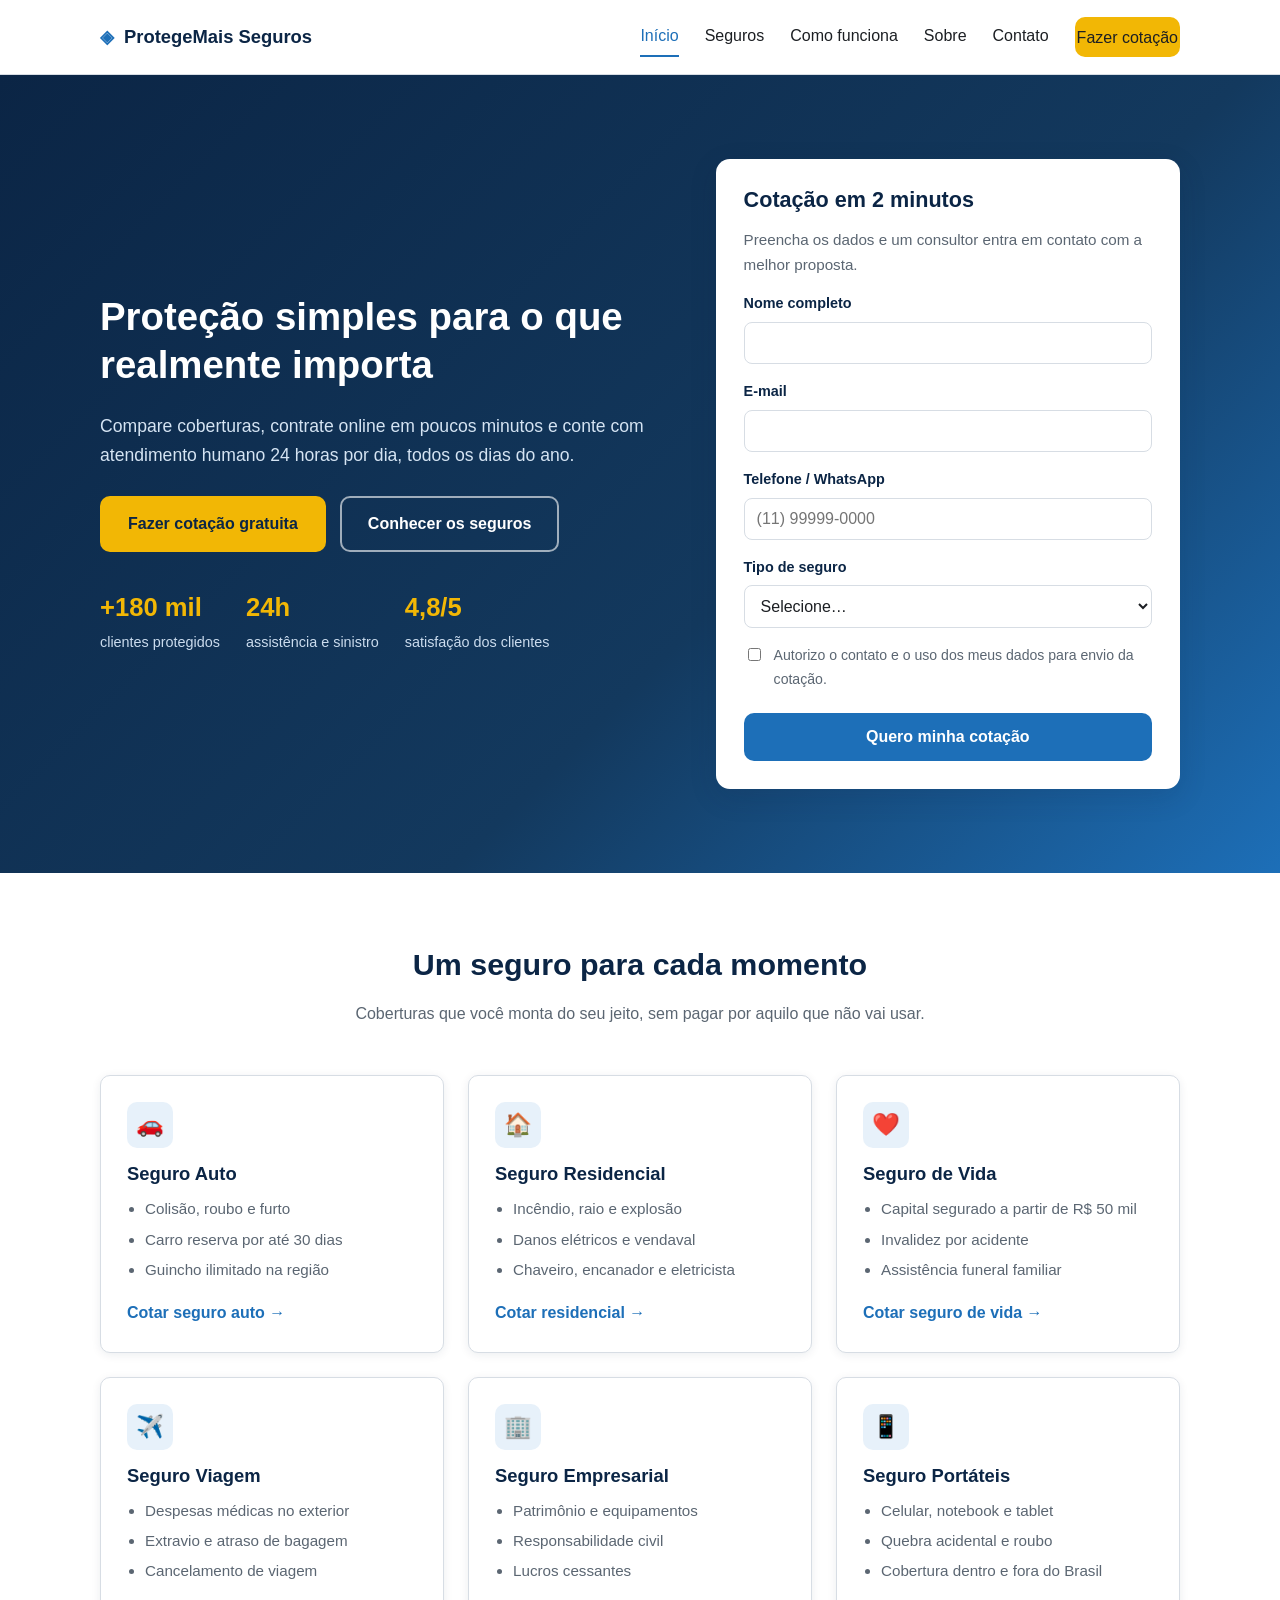
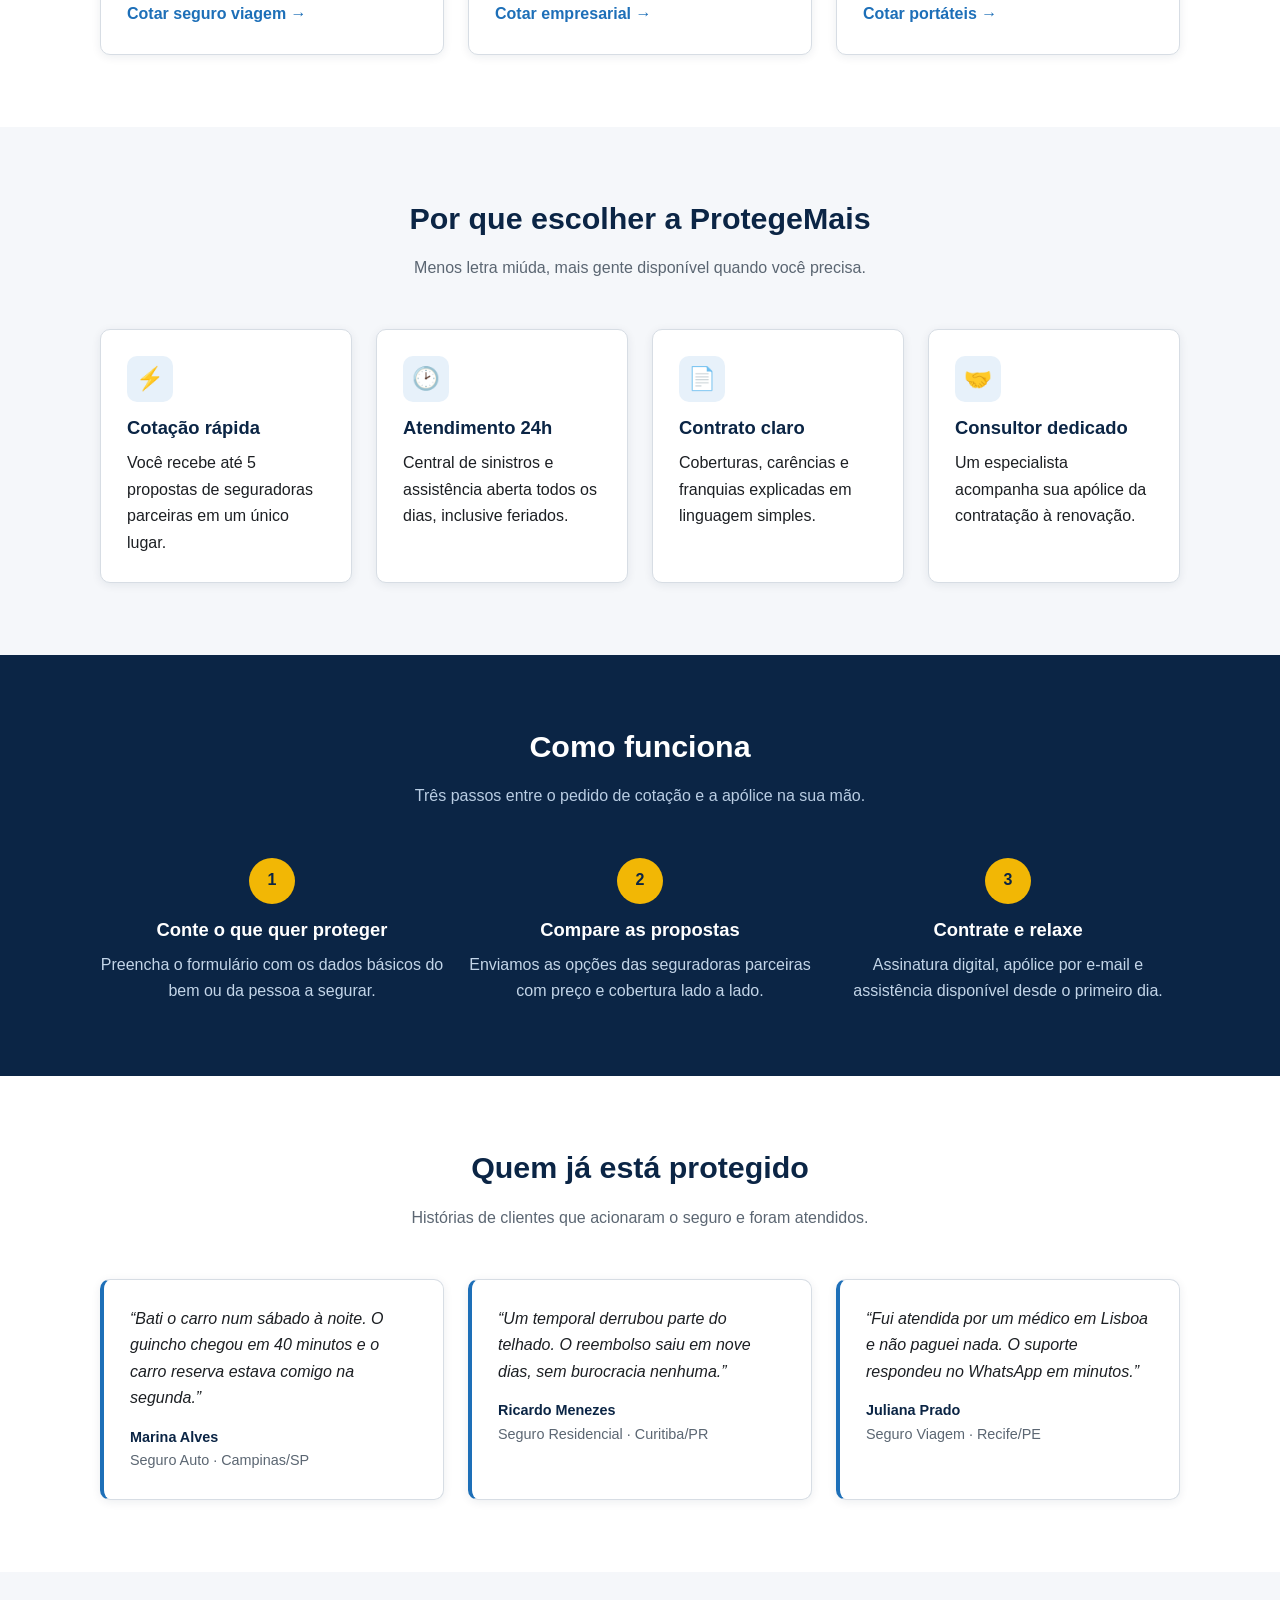
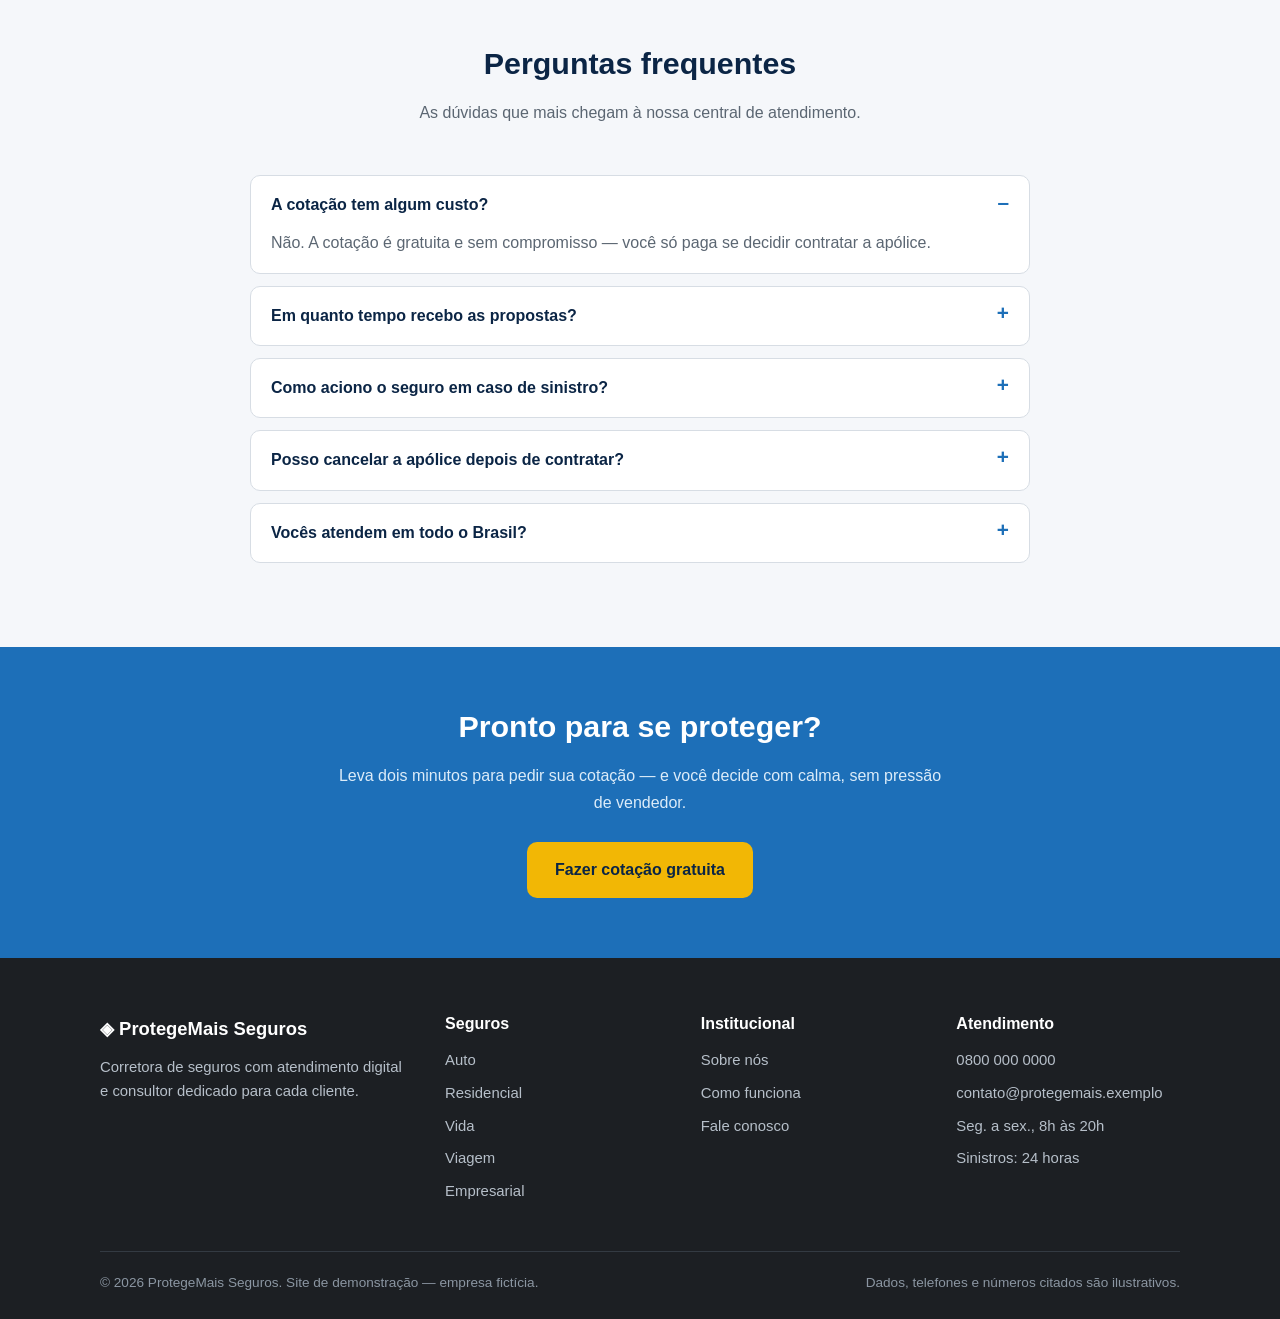
==== commit 697bd2aa: "Adiciona site institucional da ProtegeMais Seguros Site estático em pt-BR para uma empresa de seguro" ====
--- a/index.html
+++ b/index.html
@@ -2,404 +2,359 @@
 <html lang="pt-BR">
 <head>
   <meta charset="UTF-8" />
-  <meta name="viewport" content="width=device-width, initial-scale=1.0" />
-  <title>Prisma Contabilidade | Contabilidade inteligente para o seu negócio</title>
-  <meta name="description" content="Prisma Contabilidade — escritório contábil completo: abertura de empresa, contabilidade mensal, departamento pessoal, imposto de renda e consultoria tributária. Atendimento humano e 100% digital." />
-  <meta name="theme-color" content="#0f2f57" />
-  <meta property="og:title" content="Prisma Contabilidade | Contabilidade inteligente" />
-  <meta property="og:description" content="Contabilidade digital com atendimento humano. Abra sua empresa, reduza impostos e ganhe tranquilidade fiscal." />
-  <meta property="og:type" content="website" />
-  <link rel="icon" href="data:image/svg+xml,<svg xmlns='http://www.w3.org/2000/svg' viewBox='0 0 100 100'><rect width='100' height='100' rx='22' fill='%230f2f57'/><path d='M28 66V34l22 14 22-14v32' fill='none' stroke='%2338d39f' stroke-width='8' stroke-linecap='round' stroke-linejoin='round'/></svg>" />
-  <link rel="preconnect" href="https://fonts.googleapis.com" />
-  <link rel="preconnect" href="https://fonts.gstatic.com" crossorigin />
-  <link href="https://fonts.googleapis.com/css2?family=Plus+Jakarta+Sans:wght@400;500;600;700;800&family=Manrope:wght@400;500;600;700&display=swap" rel="stylesheet" />
-  <link rel="stylesheet" href="styles.css" />
+  <meta name="viewport" content="width=device-width, initial-scale=1" />
+  <title>ProtegeMais Seguros — Proteção simples para o que importa</title>
+  <meta name="description" content="Seguros de auto, residencial, vida, viagem e empresarial com cotação online em poucos minutos e atendimento humano 24 horas." />
+  <link rel="icon" href="favicon.svg" type="image/svg+xml" />
+  <link rel="stylesheet" href="css/styles.css" />
 </head>
 <body>
-  <!-- Header -->
-  <header class="site-header" id="header">
-    <div class="container header-inner">
-      <a href="#inicio" class="brand" aria-label="Prisma Contabilidade — início">
-        <span class="brand-mark" aria-hidden="true">
-          <svg viewBox="0 0 100 100" width="34" height="34"><rect width="100" height="100" rx="22" fill="#0f2f57"/><path d="M28 66V34l22 14 22-14v32" fill="none" stroke="#38d39f" stroke-width="8" stroke-linecap="round" stroke-linejoin="round"/></svg>
-        </span>
-        <span class="brand-name">Prisma<strong>Contabilidade</strong></span>
+
+  <header class="cabecalho">
+    <div class="container cabecalho__interno">
+      <a class="logo" href="index.html">
+        <span class="logo__marca">◈</span> <span>Protege<strong>Mais</strong> Seguros</span>
       </a>
 
-      <nav class="nav" id="nav" aria-label="Navegação principal">
-        <a href="#servicos">Serviços</a>
-        <a href="#sobre">Sobre</a>
-        <a href="#planos">Planos</a>
-        <a href="#depoimentos">Depoimentos</a>
-        <a href="#faq">Dúvidas</a>
-        <a href="#contato" class="nav-cta">Fale conosco</a>
+      <button class="menu-toggle" type="button" aria-expanded="false" aria-controls="menu-principal" aria-label="Abrir menu">☰</button>
+
+      <nav class="menu" id="menu-principal">
+        <a href="index.html" class="ativo">Início</a>
+        <a href="index.html#seguros">Seguros</a>
+        <a href="index.html#como-funciona">Como funciona</a>
+        <a href="sobre.html">Sobre</a>
+        <a href="contato.html">Contato</a>
+        <a href="#cotacao" class="botao botao--primario">Fazer cotação</a>
       </nav>
-
-      <button class="menu-toggle" id="menuToggle" aria-label="Abrir menu" aria-expanded="false" aria-controls="nav">
-        <span></span><span></span><span></span>
-      </button>
     </div>
   </header>
 
   <main>
+
     <!-- Hero -->
-    <section class="hero" id="inicio">
-      <div class="container hero-grid">
-        <div class="hero-copy">
-          <span class="eyebrow">Escritório contábil digital</span>
-          <h1>Contabilidade que <span class="hl">impulsiona</span> o seu negócio.</h1>
-          <p class="lead">
-            Cuidamos da burocracia, dos impostos e das obrigações para você focar no que faz de melhor: crescer.
-            Atendimento humano, tecnologia de verdade e economia fiscal comprovada.
+    <section class="hero">
+      <div class="container hero__grade">
+        <div>
+          <h1>Proteção simples para o que realmente importa</h1>
+          <p class="hero__texto">
+            Compare coberturas, contrate online em poucos minutos e conte com atendimento
+            humano 24 horas por dia, todos os dias do ano.
           </p>
-          <div class="hero-actions">
-            <a href="#contato" class="btn btn-primary">Abrir minha empresa grátis</a>
-            <a href="#planos" class="btn btn-ghost">Ver planos e preços</a>
-          </div>
-          <ul class="hero-trust">
-            <li><strong>+1.200</strong> empresas atendidas</li>
-            <li><strong>18 anos</strong> de experiência</li>
-            <li><strong>4,9/5</strong> de satisfação</li>
+          <div class="hero__acoes">
+            <a href="#cotacao" class="botao botao--primario">Fazer cotação gratuita</a>
+            <a href="#seguros" class="botao botao--secundario">Conhecer os seguros</a>
+          </div>
+          <div class="hero__selos">
+            <div class="hero__selo"><strong>+180 mil</strong><span>clientes protegidos</span></div>
+            <div class="hero__selo"><strong>24h</strong><span>assistência e sinistro</span></div>
+            <div class="hero__selo"><strong>4,8/5</strong><span>satisfação dos clientes</span></div>
+          </div>
+        </div>
+
+        <!-- Cotação rápida -->
+        <div class="card-cotacao" id="cotacao">
+          <h2>Cotação em 2 minutos</h2>
+          <p>Preencha os dados e um consultor entra em contato com a melhor proposta.</p>
+
+          <div class="aviso aviso--ok" id="aviso-cotacao" role="status" aria-live="polite">
+            Cotação enviada! Nossa equipe entra em contato em até 1 dia útil.
+          </div>
+
+          <form id="form-cotacao" novalidate>
+            <div class="campo">
+              <label for="cot-nome">Nome completo</label>
+              <input type="text" id="cot-nome" name="nome" autocomplete="name" required />
+              <span class="campo__erro">Informe seu nome completo.</span>
+            </div>
+
+            <div class="campo">
+              <label for="cot-email">E-mail</label>
+              <input type="email" id="cot-email" name="email" autocomplete="email" required />
+              <span class="campo__erro">Informe um e-mail válido.</span>
+            </div>
+
+            <div class="campo">
+              <label for="cot-telefone">Telefone / WhatsApp</label>
+              <input type="tel" id="cot-telefone" name="telefone" inputmode="tel" autocomplete="tel" placeholder="(11) 99999-0000" required />
+              <span class="campo__erro">Informe um telefone com DDD.</span>
+            </div>
+
+            <div class="campo">
+              <label for="cot-tipo">Tipo de seguro</label>
+              <select id="cot-tipo" name="tipo" required>
+                <option value="">Selecione…</option>
+                <option value="auto">Auto</option>
+                <option value="residencial">Residencial</option>
+                <option value="vida">Vida</option>
+                <option value="viagem">Viagem</option>
+                <option value="empresarial">Empresarial</option>
+              </select>
+              <span class="campo__erro">Escolha o tipo de seguro.</span>
+            </div>
+
+            <div class="campo campo--checkbox">
+              <input type="checkbox" id="cot-aceite" name="aceite" required />
+              <label for="cot-aceite">Autorizo o contato e o uso dos meus dados para envio da cotação.</label>
+            </div>
+            <span class="campo__erro" id="erro-aceite">É necessário aceitar para continuar.</span>
+
+            <button type="submit" class="botao botao--solido botao--bloco">Quero minha cotação</button>
+          </form>
+        </div>
+      </div>
+    </section>
+
+    <!-- Seguros -->
+    <section class="secao" id="seguros">
+      <div class="container">
+        <div class="secao__titulo">
+          <h2>Um seguro para cada momento</h2>
+          <p>Coberturas que você monta do seu jeito, sem pagar por aquilo que não vai usar.</p>
+        </div>
+
+        <div class="grade grade--3">
+          <article class="card">
+            <div class="card__icone" aria-hidden="true">🚗</div>
+            <h3>Seguro Auto</h3>
+            <ul class="card__lista">
+              <li>Colisão, roubo e furto</li>
+              <li>Carro reserva por até 30 dias</li>
+              <li>Guincho ilimitado na região</li>
+            </ul>
+            <a class="card__link" href="contato.html?seguro=auto">Cotar seguro auto →</a>
+          </article>
+
+          <article class="card">
+            <div class="card__icone" aria-hidden="true">🏠</div>
+            <h3>Seguro Residencial</h3>
+            <ul class="card__lista">
+              <li>Incêndio, raio e explosão</li>
+              <li>Danos elétricos e vendaval</li>
+              <li>Chaveiro, encanador e eletricista</li>
+            </ul>
+            <a class="card__link" href="contato.html?seguro=residencial">Cotar residencial →</a>
+          </article>
+
+          <article class="card">
+            <div class="card__icone" aria-hidden="true">❤️</div>
+            <h3>Seguro de Vida</h3>
+            <ul class="card__lista">
+              <li>Capital segurado a partir de R$ 50 mil</li>
+              <li>Invalidez por acidente</li>
+              <li>Assistência funeral familiar</li>
+            </ul>
+            <a class="card__link" href="contato.html?seguro=vida">Cotar seguro de vida →</a>
+          </article>
+
+          <article class="card">
+            <div class="card__icone" aria-hidden="true">✈️</div>
+            <h3>Seguro Viagem</h3>
+            <ul class="card__lista">
+              <li>Despesas médicas no exterior</li>
+              <li>Extravio e atraso de bagagem</li>
+              <li>Cancelamento de viagem</li>
+            </ul>
+            <a class="card__link" href="contato.html?seguro=viagem">Cotar seguro viagem →</a>
+          </article>
+
+          <article class="card">
+            <div class="card__icone" aria-hidden="true">🏢</div>
+            <h3>Seguro Empresarial</h3>
+            <ul class="card__lista">
+              <li>Patrimônio e equipamentos</li>
+              <li>Responsabilidade civil</li>
+              <li>Lucros cessantes</li>
+            </ul>
+            <a class="card__link" href="contato.html?seguro=empresarial">Cotar empresarial →</a>
+          </article>
+
+          <article class="card">
+            <div class="card__icone" aria-hidden="true">📱</div>
+            <h3>Seguro Portáteis</h3>
+            <ul class="card__lista">
+              <li>Celular, notebook e tablet</li>
+              <li>Quebra acidental e roubo</li>
+              <li>Cobertura dentro e fora do Brasil</li>
+            </ul>
+            <a class="card__link" href="contato.html?seguro=portateis">Cotar portáteis →</a>
+          </article>
+        </div>
+      </div>
+    </section>
+
+    <!-- Diferenciais -->
+    <section class="secao secao--clara">
+      <div class="container">
+        <div class="secao__titulo">
+          <h2>Por que escolher a ProtegeMais</h2>
+          <p>Menos letra miúda, mais gente disponível quando você precisa.</p>
+        </div>
+
+        <div class="grade grade--4">
+          <div class="card">
+            <div class="card__icone" aria-hidden="true">⚡</div>
+            <h3>Cotação rápida</h3>
+            <p>Você recebe até 5 propostas de seguradoras parceiras em um único lugar.</p>
+          </div>
+          <div class="card">
+            <div class="card__icone" aria-hidden="true">🕑</div>
+            <h3>Atendimento 24h</h3>
+            <p>Central de sinistros e assistência aberta todos os dias, inclusive feriados.</p>
+          </div>
+          <div class="card">
+            <div class="card__icone" aria-hidden="true">📄</div>
+            <h3>Contrato claro</h3>
+            <p>Coberturas, carências e franquias explicadas em linguagem simples.</p>
+          </div>
+          <div class="card">
+            <div class="card__icone" aria-hidden="true">🤝</div>
+            <h3>Consultor dedicado</h3>
+            <p>Um especialista acompanha sua apólice da contratação à renovação.</p>
+          </div>
+        </div>
+      </div>
+    </section>
+
+    <!-- Como funciona -->
+    <section class="secao secao--azul" id="como-funciona">
+      <div class="container">
+        <div class="secao__titulo">
+          <h2>Como funciona</h2>
+          <p>Três passos entre o pedido de cotação e a apólice na sua mão.</p>
+        </div>
+
+        <div class="grade grade--3">
+          <div class="passo">
+            <div class="passo__numero">1</div>
+            <h3>Conte o que quer proteger</h3>
+            <p>Preencha o formulário com os dados básicos do bem ou da pessoa a segurar.</p>
+          </div>
+          <div class="passo">
+            <div class="passo__numero">2</div>
+            <h3>Compare as propostas</h3>
+            <p>Enviamos as opções das seguradoras parceiras com preço e cobertura lado a lado.</p>
+          </div>
+          <div class="passo">
+            <div class="passo__numero">3</div>
+            <h3>Contrate e relaxe</h3>
+            <p>Assinatura digital, apólice por e-mail e assistência disponível desde o primeiro dia.</p>
+          </div>
+        </div>
+      </div>
+    </section>
+
+    <!-- Depoimentos -->
+    <section class="secao">
+      <div class="container">
+        <div class="secao__titulo">
+          <h2>Quem já está protegido</h2>
+          <p>Histórias de clientes que acionaram o seguro e foram atendidos.</p>
+        </div>
+
+        <div class="grade grade--3">
+          <article class="card depoimento">
+            <blockquote>“Bati o carro num sábado à noite. O guincho chegou em 40 minutos e o carro reserva estava comigo na segunda.”</blockquote>
+            <footer><strong>Marina Alves</strong>Seguro Auto · Campinas/SP</footer>
+          </article>
+          <article class="card depoimento">
+            <blockquote>“Um temporal derrubou parte do telhado. O reembolso saiu em nove dias, sem burocracia nenhuma.”</blockquote>
+            <footer><strong>Ricardo Menezes</strong>Seguro Residencial · Curitiba/PR</footer>
+          </article>
+          <article class="card depoimento">
+            <blockquote>“Fui atendida por um médico em Lisboa e não paguei nada. O suporte respondeu no WhatsApp em minutos.”</blockquote>
+            <footer><strong>Juliana Prado</strong>Seguro Viagem · Recife/PE</footer>
+          </article>
+        </div>
+      </div>
+    </section>
+
+    <!-- FAQ -->
+    <section class="secao secao--clara">
+      <div class="container">
+        <div class="secao__titulo">
+          <h2>Perguntas frequentes</h2>
+          <p>As dúvidas que mais chegam à nossa central de atendimento.</p>
+        </div>
+
+        <div class="faq">
+          <details open>
+            <summary>A cotação tem algum custo?</summary>
+            <p>Não. A cotação é gratuita e sem compromisso — você só paga se decidir contratar a apólice.</p>
+          </details>
+          <details>
+            <summary>Em quanto tempo recebo as propostas?</summary>
+            <p>Para auto, residencial e viagem, o retorno costuma sair no mesmo dia útil. Seguros empresariais podem levar até 3 dias úteis por exigirem análise de risco.</p>
+          </details>
+          <details>
+            <summary>Como aciono o seguro em caso de sinistro?</summary>
+            <p>Pela central 0800 000 0000, disponível 24 horas, ou pelo WhatsApp. Você recebe o número do aviso de sinistro na hora e acompanha o andamento por e-mail.</p>
+          </details>
+          <details>
+            <summary>Posso cancelar a apólice depois de contratar?</summary>
+            <p>Pode. Nos primeiros 7 dias o cancelamento é integral. Depois desse prazo, a devolução é proporcional ao período não utilizado, conforme as regras da seguradora.</p>
+          </details>
+          <details>
+            <summary>Vocês atendem em todo o Brasil?</summary>
+            <p>Sim. Trabalhamos com seguradoras de abrangência nacional; algumas assistências, como guincho ilimitado, variam conforme a região.</p>
+          </details>
+        </div>
+      </div>
+    </section>
+
+    <!-- Chamada final -->
+    <section class="chamada">
+      <div class="container">
+        <h2>Pronto para se proteger?</h2>
+        <p>Leva dois minutos para pedir sua cotação — e você decide com calma, sem pressão de vendedor.</p>
+        <a href="#cotacao" class="botao botao--primario">Fazer cotação gratuita</a>
+      </div>
+    </section>
+
+  </main>
+
+  <footer class="rodape">
+    <div class="container">
+      <div class="rodape__grade">
+        <div>
+          <span class="rodape__logo">◈ ProtegeMais Seguros</span>
+          <p>Corretora de seguros com atendimento digital e consultor dedicado para cada cliente.</p>
+        </div>
+        <div>
+          <h3>Seguros</h3>
+          <ul>
+            <li><a href="index.html#seguros">Auto</a></li>
+            <li><a href="index.html#seguros">Residencial</a></li>
+            <li><a href="index.html#seguros">Vida</a></li>
+            <li><a href="index.html#seguros">Viagem</a></li>
+            <li><a href="index.html#seguros">Empresarial</a></li>
           </ul>
         </div>
-
-        <div class="hero-card-wrap" aria-hidden="false">
-          <div class="hero-card">
-            <div class="hero-card-head">
-              <span class="dot"></span>
-              <span>Painel do cliente</span>
-            </div>
-            <div class="hero-metric">
-              <span class="hero-metric-label">Economia tributária no ano</span>
-              <span class="hero-metric-value">R$ 42.870</span>
-              <span class="hero-metric-badge">▲ 23% vs. regime anterior</span>
-            </div>
-            <div class="hero-bars">
-              <div class="bar" style="--h:38%"></div>
-              <div class="bar" style="--h:52%"></div>
-              <div class="bar" style="--h:44%"></div>
-              <div class="bar" style="--h:70%"></div>
-              <div class="bar" style="--h:63%"></div>
-              <div class="bar" style="--h:88%"></div>
-            </div>
-            <div class="hero-card-foot">
-              <div><span>Obrigações em dia</span><strong>100%</strong></div>
-              <div><span>Impostos enviados</span><strong>12/12</strong></div>
-            </div>
-          </div>
-          <div class="hero-float hero-float-1">✅ DAS emitido</div>
-          <div class="hero-float hero-float-2">📊 Balancete pronto</div>
-        </div>
-      </div>
-    </section>
-
-    <!-- Logos / social proof strip -->
-    <section class="strip" aria-label="Diferenciais">
-      <div class="container strip-inner">
-        <div class="strip-item"><span>🔒</span> Dados protegidos (LGPD)</div>
-        <div class="strip-item"><span>💬</span> Contador dedicado</div>
-        <div class="strip-item"><span>⚡</span> Respostas em até 24h</div>
-        <div class="strip-item"><span>📱</span> 100% online e sem papelada</div>
-      </div>
-    </section>
-
-    <!-- Services -->
-    <section class="section" id="servicos">
-      <div class="container">
-        <div class="section-head">
-          <span class="eyebrow">O que fazemos</span>
-          <h2>Soluções contábeis completas para cada fase da sua empresa</h2>
-          <p>De abertura a planejamento tributário — tudo em um só lugar, com quem entende do seu segmento.</p>
-        </div>
-
-        <div class="cards">
-          <article class="card">
-            <div class="card-icon">🏢</div>
-            <h3>Abertura de empresa</h3>
-            <p>Abrimos seu CNPJ do zero, escolhemos o melhor regime tributário e cuidamos de todos os registros. Rápido e sem custo de honorários no primeiro mês.</p>
-          </article>
-          <article class="card">
-            <div class="card-icon">📚</div>
-            <h3>Contabilidade mensal</h3>
-            <p>Escrituração, balancetes, demonstrativos e apuração de tributos com relatórios claros — você sempre sabe como anda a saúde financeira do negócio.</p>
-          </article>
-          <article class="card">
-            <div class="card-icon">👥</div>
-            <h3>Departamento pessoal</h3>
-            <p>Admissões, folha de pagamento, férias, rescisões e eSocial. Sua equipe em dia e você livre de multas trabalhistas.</p>
-          </article>
-          <article class="card">
-            <div class="card-icon">🧮</div>
-            <h3>Planejamento tributário</h3>
-            <p>Analisamos Simples, Lucro Presumido e Lucro Real para pagar o mínimo de imposto dentro da lei. Economia real no seu caixa.</p>
-          </article>
-          <article class="card">
-            <div class="card-icon">📄</div>
-            <h3>Imposto de Renda (PF e PJ)</h3>
-            <p>Declaração completa, revisão de deduções e defesa em caso de malha fina. Tranquilidade com a Receita Federal.</p>
-          </article>
-          <article class="card">
-            <div class="card-icon">🚀</div>
-            <h3>Consultoria e BPO financeiro</h3>
-            <p>Contas a pagar e receber, fluxo de caixa e indicadores estratégicos para você tomar decisões com segurança.</p>
-          </article>
-        </div>
-      </div>
-    </section>
-
-    <!-- About -->
-    <section class="section section-alt" id="sobre">
-      <div class="container about-grid">
-        <div class="about-media">
-          <div class="about-photo">
-            <div class="about-photo-badge">
-              <strong>18</strong>
-              <span>anos de estrada ao lado dos nossos clientes</span>
-            </div>
-          </div>
-        </div>
-        <div class="about-copy">
-          <span class="eyebrow">Quem somos</span>
-          <h2>Uma contabilidade que fala a sua língua</h2>
-          <p>
-            A <strong>Prisma Contabilidade</strong> nasceu para acabar com o distanciamento entre empresário e contador.
-            Unimos uma equipe de contadores experientes a uma plataforma digital simples, para que você tenha
-            informação clara, no seu tempo e sem juridiquês.
-          </p>
-          <ul class="check-list">
-            <li>Contador dedicado que conhece o seu negócio pelo nome</li>
-            <li>Relatórios gerenciais que fazem sentido para a sua decisão</li>
-            <li>Alertas automáticos de prazos, impostos e obrigações</li>
-            <li>Atendimento por WhatsApp, e-mail e videochamada</li>
+        <div>
+          <h3>Institucional</h3>
+          <ul>
+            <li><a href="sobre.html">Sobre nós</a></li>
+            <li><a href="index.html#como-funciona">Como funciona</a></li>
+            <li><a href="contato.html">Fale conosco</a></li>
           </ul>
-          <a href="#contato" class="btn btn-primary">Quero migrar para a Prisma</a>
-        </div>
-      </div>
-    </section>
-
-    <!-- Stats -->
-    <section class="stats">
-      <div class="container stats-grid">
-        <div class="stat"><span class="stat-num" data-count="1200" data-suffix="+">0</span><span class="stat-label">Empresas atendidas</span></div>
-        <div class="stat"><span class="stat-num" data-count="98" data-suffix="%">0</span><span class="stat-label">Clientes que renovam</span></div>
-        <div class="stat"><span class="stat-num" data-count="12" data-suffix="M+" data-prefix="R$ ">0</span><span class="stat-label">Em impostos economizados</span></div>
-        <div class="stat"><span class="stat-num" data-count="24" data-suffix="h">0</span><span class="stat-label">Tempo médio de resposta</span></div>
-      </div>
-    </section>
-
-    <!-- Pricing -->
-    <section class="section" id="planos">
-      <div class="container">
-        <div class="section-head">
-          <span class="eyebrow">Planos</span>
-          <h2>Preços transparentes, sem surpresas na fatura</h2>
-          <p>Escolha o plano ideal para o momento da sua empresa. Sem taxa de adesão e sem fidelidade.</p>
-        </div>
-
-        <div class="plans">
-          <article class="plan">
-            <h3>MEI &amp; Autônomo</h3>
-            <p class="plan-desc">Para quem está começando e quer regularidade.</p>
-            <div class="plan-price"><span class="cur">R$</span><span class="val">89</span><span class="per">/mês</span></div>
-            <ul class="plan-features">
-              <li>Emissão de guias (DAS)</li>
-              <li>Declaração anual do MEI</li>
-              <li>Suporte por WhatsApp</li>
-              <li>Emissão de notas fiscais</li>
-            </ul>
-            <a href="#contato" class="btn btn-outline">Começar agora</a>
-          </article>
-
-          <article class="plan plan-featured">
-            <span class="plan-tag">Mais escolhido</span>
-            <h3>Empresa Simples</h3>
-            <p class="plan-desc">Ideal para prestadores de serviço e comércio no Simples Nacional.</p>
-            <div class="plan-price"><span class="cur">R$</span><span class="val">349</span><span class="per">/mês</span></div>
-            <ul class="plan-features">
-              <li>Tudo do plano anterior</li>
-              <li>Contabilidade completa</li>
-              <li>Departamento pessoal (até 3 funcionários)</li>
-              <li>Apuração de impostos</li>
-              <li>Contador dedicado</li>
-            </ul>
-            <a href="#contato" class="btn btn-primary">Falar com especialista</a>
-          </article>
-
-          <article class="plan">
-            <h3>Empresa Plus</h3>
-            <p class="plan-desc">Para negócios em crescimento e regimes mais complexos.</p>
-            <div class="plan-price"><span class="cur">R$</span><span class="val">699</span><span class="per">/mês</span></div>
-            <ul class="plan-features">
-              <li>Tudo do Empresa Simples</li>
-              <li>Lucro Presumido / Lucro Real</li>
-              <li>Planejamento tributário</li>
-              <li>Relatórios gerenciais mensais</li>
-              <li>BPO financeiro opcional</li>
-            </ul>
-            <a href="#contato" class="btn btn-outline">Solicitar proposta</a>
-          </article>
-        </div>
-        <p class="plans-note">Valores de referência. O plano final é definido conforme o porte, o faturamento e o regime da sua empresa.</p>
-      </div>
-    </section>
-
-    <!-- Testimonials -->
-    <section class="section section-alt" id="depoimentos">
-      <div class="container">
-        <div class="section-head">
-          <span class="eyebrow">Depoimentos</span>
-          <h2>Quem confia na Prisma dorme tranquilo</h2>
-        </div>
-        <div class="testimonials">
-          <figure class="quote">
-            <div class="stars">★★★★★</div>
-            <blockquote>"Migrei da minha antiga contabilidade e senti a diferença no primeiro mês. Respondem rápido e economizei em impostos que eu nem sabia que pagava a mais."</blockquote>
-            <figcaption><span class="avatar">MA</span><span><strong>Marina Alves</strong><small>Clínica de Estética — SP</small></span></figcaption>
-          </figure>
-          <figure class="quote">
-            <div class="stars">★★★★★</div>
-            <blockquote>"Abri minha empresa com eles em poucos dias e sem dor de cabeça. O contador dedicado explica tudo de um jeito que eu entendo."</blockquote>
-            <figcaption><span class="avatar">RS</span><span><strong>Rafael Souza</strong><small>Agência de Marketing — RJ</small></span></figcaption>
-          </figure>
-          <figure class="quote">
-            <div class="stars">★★★★★</div>
-            <blockquote>"O planejamento tributário reduziu minha carga de imposto de forma significativa. Recomendo para qualquer empresário que quer crescer com segurança."</blockquote>
-            <figcaption><span class="avatar">CF</span><span><strong>Carla Fernandes</strong><small>Comércio Varejista — MG</small></span></figcaption>
-          </figure>
-        </div>
-      </div>
-    </section>
-
-    <!-- FAQ -->
-    <section class="section" id="faq">
-      <div class="container faq-grid">
-        <div class="faq-intro">
-          <span class="eyebrow">Dúvidas frequentes</span>
-          <h2>Tudo o que você precisa saber antes de começar</h2>
-          <p>Não achou sua pergunta? Fale com a gente pelo WhatsApp — respondemos rapidinho.</p>
-          <a href="#contato" class="btn btn-primary">Falar com um especialista</a>
-        </div>
-        <div class="faq-list">
-          <details class="faq-item">
-            <summary>Quanto tempo leva para abrir minha empresa?</summary>
-            <p>Depende da natureza da atividade e da prefeitura, mas normalmente entre 3 e 10 dias úteis. Cuidamos de todo o processo e mantemos você informado a cada etapa.</p>
-          </details>
-          <details class="faq-item">
-            <summary>Preciso mandar documentos em papel?</summary>
-            <p>Não. Todo o atendimento é digital: você envia documentos e notas pela nossa plataforma ou WhatsApp, com total segurança e conforme a LGPD.</p>
-          </details>
-          <details class="faq-item">
-            <summary>Como funciona a troca de contabilidade?</summary>
-            <p>É simples e gratuito. Nós solicitamos os documentos ao seu contador atual, fazemos toda a transição e você não precisa se preocupar com nada.</p>
-          </details>
-          <details class="faq-item">
-            <summary>Existe fidelidade ou taxa de cancelamento?</summary>
-            <p>Não trabalhamos com fidelidade. Você fica com a gente pela qualidade do serviço, não por contrato.</p>
-          </details>
-          <details class="faq-item">
-            <summary>Vocês atendem empresas de qualquer estado?</summary>
-            <p>Sim. Por sermos uma contabilidade digital, atendemos empresas em todo o Brasil com a mesma qualidade e agilidade.</p>
-          </details>
-        </div>
-      </div>
-    </section>
-
-    <!-- Contact / CTA -->
-    <section class="section contact" id="contato">
-      <div class="container contact-grid">
-        <div class="contact-copy">
-          <span class="eyebrow eyebrow-light">Fale conosco</span>
-          <h2>Vamos organizar a contabilidade da sua empresa?</h2>
-          <p>Preencha o formulário e um especialista entra em contato em até 24h úteis com um diagnóstico gratuito.</p>
-          <ul class="contact-info">
-            <li><span>📞</span> <a href="tel:+551140028922">(11) 4002-8922</a></li>
-            <li><span>✉️</span> <a href="mailto:contato@prismacontabilidade.com.br">contato@prismacontabilidade.com.br</a></li>
-            <li><span>💬</span> <a href="https://wa.me/5511900000000" target="_blank" rel="noopener">WhatsApp: (11) 90000-0000</a></li>
-            <li><span>📍</span> Av. Paulista, 1000 — São Paulo/SP</li>
+        </div>
+        <div>
+          <h3>Atendimento</h3>
+          <ul>
+            <li>0800 000 0000</li>
+            <li><a href="mailto:contato@protegemais.exemplo">contato@protegemais.exemplo</a></li>
+            <li>Seg. a sex., 8h às 20h</li>
+            <li>Sinistros: 24 horas</li>
           </ul>
         </div>
-
-        <form class="contact-form" id="contactForm" novalidate>
-          <div class="field">
-            <label for="nome">Nome completo</label>
-            <input type="text" id="nome" name="nome" placeholder="Seu nome" required />
-          </div>
-          <div class="field-row">
-            <div class="field">
-              <label for="email">E-mail</label>
-              <input type="email" id="email" name="email" placeholder="voce@email.com" required />
-            </div>
-            <div class="field">
-              <label for="telefone">Telefone / WhatsApp</label>
-              <input type="tel" id="telefone" name="telefone" placeholder="(11) 90000-0000" required />
-            </div>
-          </div>
-          <div class="field">
-            <label for="assunto">Do que você precisa?</label>
-            <select id="assunto" name="assunto">
-              <option value="Abrir empresa">Quero abrir minha empresa</option>
-              <option value="Trocar de contabilidade">Quero trocar de contabilidade</option>
-              <option value="Imposto de Renda">Declaração de Imposto de Renda</option>
-              <option value="Planejamento tributário">Planejamento tributário</option>
-              <option value="Outro">Outro assunto</option>
-            </select>
-          </div>
-          <div class="field">
-            <label for="mensagem">Mensagem (opcional)</label>
-            <textarea id="mensagem" name="mensagem" rows="3" placeholder="Conte um pouco sobre o seu negócio..."></textarea>
-          </div>
-          <button type="submit" class="btn btn-primary btn-block">Solicitar diagnóstico gratuito</button>
-          <p class="form-status" id="formStatus" role="status" aria-live="polite"></p>
-          <p class="form-note">Ao enviar, você concorda com o tratamento dos seus dados conforme a LGPD.</p>
-        </form>
-      </div>
-    </section>
-  </main>
-
-  <!-- Footer -->
-  <footer class="site-footer">
-    <div class="container footer-grid">
-      <div class="footer-brand">
-        <a href="#inicio" class="brand brand-light">
-          <span class="brand-mark" aria-hidden="true">
-            <svg viewBox="0 0 100 100" width="30" height="30"><rect width="100" height="100" rx="22" fill="#38d39f"/><path d="M28 66V34l22 14 22-14v32" fill="none" stroke="#0f2f57" stroke-width="8" stroke-linecap="round" stroke-linejoin="round"/></svg>
-          </span>
-          <span class="brand-name">Prisma<strong>Contabilidade</strong></span>
-        </a>
-        <p>Contabilidade digital com atendimento humano. Cuidamos da sua empresa para você cuidar do seu crescimento.</p>
-      </div>
-      <div class="footer-col">
-        <h4>Serviços</h4>
-        <a href="#servicos">Abertura de empresa</a>
-        <a href="#servicos">Contabilidade mensal</a>
-        <a href="#servicos">Departamento pessoal</a>
-        <a href="#servicos">Planejamento tributário</a>
-      </div>
-      <div class="footer-col">
-        <h4>Empresa</h4>
-        <a href="#sobre">Sobre nós</a>
-        <a href="#planos">Planos</a>
-        <a href="#depoimentos">Depoimentos</a>
-        <a href="#faq">Dúvidas</a>
-      </div>
-      <div class="footer-col">
-        <h4>Contato</h4>
-        <a href="tel:+551140028922">(11) 4002-8922</a>
-        <a href="mailto:contato@prismacontabilidade.com.br">contato@prismacontabilidade.com.br</a>
-        <a href="https://wa.me/5511900000000" target="_blank" rel="noopener">WhatsApp</a>
-      </div>
-    </div>
-    <div class="container footer-bottom">
-      <p>© <span id="year">2026</span> Prisma Contabilidade LTDA — CNPJ 00.000.000/0001-00. Todos os direitos reservados.</p>
-      <p class="footer-legal"><a href="#">Política de Privacidade</a> · <a href="#">Termos de Uso</a></p>
+      </div>
+
+      <div class="rodape__base">
+        <span>© <span id="ano">2026</span> ProtegeMais Seguros. Site de demonstração — empresa fictícia.</span>
+        <span>Dados, telefones e números citados são ilustrativos.</span>
+      </div>
     </div>
   </footer>
 
-  <!-- WhatsApp floating button -->
-  <a href="https://wa.me/5511900000000" class="wa-float" target="_blank" rel="noopener" aria-label="Falar no WhatsApp">
-    <svg viewBox="0 0 32 32" width="28" height="28" fill="currentColor"><path d="M16.004 3C9.383 3 4 8.383 4 15.004c0 2.114.553 4.176 1.605 5.998L4 29l8.184-1.57a11.94 11.94 0 0 0 3.82.627h.004C22.63 28.057 28 22.674 28 16.053 28 8.43 22.625 3 16.004 3zm0 21.86h-.003a9.9 9.9 0 0 1-3.492-.64l-.25-.098-4.86.933.972-4.74-.163-.244a9.85 9.85 0 0 1-1.51-5.223c0-5.47 4.45-9.92 9.92-9.92 2.65 0 5.14 1.03 7.01 2.9a9.86 9.86 0 0 1 2.9 7.02c0 5.47-4.45 9.92-9.92 9.92zm5.44-7.43c-.297-.15-1.76-.87-2.033-.967-.273-.1-.472-.15-.67.148-.198.297-.767.966-.94 1.164-.173.198-.347.223-.644.075-.297-.15-1.255-.463-2.39-1.475-.883-.788-1.48-1.76-1.653-2.057-.173-.297-.018-.457.13-.605.134-.133.297-.347.446-.52.15-.174.198-.298.298-.497.099-.198.05-.372-.025-.52-.075-.15-.67-1.612-.918-2.207-.242-.58-.487-.5-.67-.51l-.57-.01c-.198 0-.52.074-.792.372-.272.297-1.04 1.016-1.04 2.478s1.065 2.875 1.213 3.073c.148.198 2.095 3.2 5.076 4.487.71.306 1.263.489 1.694.626.712.226 1.36.194 1.872.118.571-.085 1.76-.72 2.008-1.413.248-.694.248-1.29.173-1.414-.074-.124-.272-.198-.57-.347z"/></svg>
-  </a>
-
-  <script src="script.js"></script>
+  <script src="js/main.js"></script>
 </body>
 </html>
--- a/css/styles.css
+++ b/css/styles.css
@@ -0,0 +1,375 @@
+/* ==========================================================================
+   ProtegeMais Seguros — folha de estilo principal
+   ========================================================================== */
+
+:root {
+  --azul-900: #0b2545;
+  --azul-700: #13395e;
+  --azul-500: #1d6fb8;
+  --azul-100: #e7f1fa;
+  --verde: #16a06a;
+  --amarelo: #f2b705;
+  --cinza-900: #1c1f23;
+  --cinza-600: #5b6672;
+  --cinza-300: #d7dde4;
+  --cinza-100: #f5f7fa;
+  --branco: #ffffff;
+
+  --fonte: "Segoe UI", Roboto, "Helvetica Neue", Arial, sans-serif;
+  --raio: 10px;
+  --sombra: 0 2px 10px rgba(11, 37, 69, 0.08);
+  --sombra-alta: 0 8px 28px rgba(11, 37, 69, 0.14);
+  --largura: 1120px;
+}
+
+* { box-sizing: border-box; }
+
+html { scroll-behavior: smooth; }
+
+body {
+  margin: 0;
+  font-family: var(--fonte);
+  font-size: 16px;
+  line-height: 1.65;
+  color: var(--cinza-900);
+  background: var(--branco);
+}
+
+img { max-width: 100%; display: block; }
+
+a { color: var(--azul-500); }
+
+h1, h2, h3 { line-height: 1.25; color: var(--azul-900); margin: 0 0 .6em; }
+h1 { font-size: 2.4rem; }
+h2 { font-size: 1.9rem; }
+h3 { font-size: 1.15rem; }
+
+p { margin: 0 0 1em; }
+
+.container {
+  width: 100%;
+  max-width: var(--largura);
+  margin: 0 auto;
+  padding: 0 20px;
+}
+
+.secao { padding: 72px 0; }
+.secao--clara { background: var(--cinza-100); }
+.secao--azul { background: var(--azul-900); color: var(--azul-100); }
+.secao--azul h2, .secao--azul h3 { color: var(--branco); }
+
+.secao__titulo { text-align: center; max-width: 680px; margin: 0 auto 48px; }
+.secao__titulo p { color: var(--cinza-600); margin: 0; }
+.secao--azul .secao__titulo p { color: #b9cde3; }
+
+/* ----- Botões ----- */
+.botao {
+  display: inline-block;
+  padding: 13px 26px;
+  border-radius: var(--raio);
+  border: 2px solid transparent;
+  font-size: 1rem;
+  font-weight: 600;
+  text-decoration: none;
+  cursor: pointer;
+  transition: background .2s, color .2s, border-color .2s, transform .1s;
+}
+.botao:active { transform: translateY(1px); }
+.botao--primario { background: var(--amarelo); color: var(--azul-900); }
+.botao--primario:hover { background: #d9a404; }
+.botao--secundario { background: transparent; color: var(--branco); border-color: rgba(255,255,255,.6); }
+.botao--secundario:hover { background: rgba(255,255,255,.12); }
+.botao--solido { background: var(--azul-500); color: var(--branco); }
+.botao--solido:hover { background: var(--azul-700); }
+.botao--bloco { width: 100%; text-align: center; }
+
+/* ----- Cabeçalho ----- */
+.cabecalho {
+  position: sticky;
+  top: 0;
+  z-index: 50;
+  background: var(--branco);
+  border-bottom: 1px solid var(--cinza-300);
+}
+.cabecalho__interno {
+  display: flex;
+  align-items: center;
+  justify-content: space-between;
+  gap: 16px;
+  min-height: 74px;
+}
+.logo {
+  display: flex;
+  align-items: center;
+  gap: 10px;
+  font-weight: 700;
+  font-size: 1.15rem;
+  color: var(--azul-900);
+  text-decoration: none;
+}
+.logo__marca { color: var(--azul-500); }
+
+.menu { display: flex; align-items: center; gap: 26px; }
+.menu a {
+  color: var(--cinza-900);
+  text-decoration: none;
+  font-weight: 500;
+  padding: 6px 0;
+  border-bottom: 2px solid transparent;
+}
+.menu a:hover, .menu a.ativo { color: var(--azul-500); border-bottom-color: var(--azul-500); }
+.menu .botao { border-bottom: none; }
+.menu .botao:hover { border-bottom: none; color: var(--azul-900); }
+
+.menu-toggle {
+  display: none;
+  background: none;
+  border: 1px solid var(--cinza-300);
+  border-radius: 8px;
+  padding: 8px 12px;
+  font-size: 1.2rem;
+  line-height: 1;
+  cursor: pointer;
+}
+
+/* ----- Hero ----- */
+.hero {
+  background: linear-gradient(135deg, var(--azul-900) 0%, var(--azul-700) 60%, var(--azul-500) 100%);
+  color: var(--branco);
+  padding: 84px 0;
+}
+.hero__grade {
+  display: grid;
+  grid-template-columns: 1.1fr .9fr;
+  gap: 48px;
+  align-items: center;
+}
+.hero h1 { color: var(--branco); }
+.hero p.hero__texto { font-size: 1.1rem; color: #d5e4f3; max-width: 34em; }
+.hero__acoes { display: flex; flex-wrap: wrap; gap: 14px; margin-top: 26px; }
+.hero__selos { display: flex; flex-wrap: wrap; gap: 26px; margin-top: 34px; }
+.hero__selo strong { display: block; font-size: 1.6rem; color: var(--amarelo); }
+.hero__selo span { font-size: .9rem; color: #cbdcee; }
+
+/* ----- Card de cotação rápida ----- */
+.card-cotacao {
+  background: var(--branco);
+  color: var(--cinza-900);
+  border-radius: 14px;
+  padding: 28px;
+  box-shadow: var(--sombra-alta);
+}
+.card-cotacao h2 { font-size: 1.35rem; }
+.card-cotacao p { color: var(--cinza-600); font-size: .95rem; }
+
+/* ----- Formulários ----- */
+.campo { margin-bottom: 16px; }
+.campo label {
+  display: block;
+  font-size: .9rem;
+  font-weight: 600;
+  margin-bottom: 6px;
+  color: var(--azul-900);
+}
+.campo input,
+.campo select,
+.campo textarea {
+  width: 100%;
+  padding: 11px 12px;
+  border: 1px solid var(--cinza-300);
+  border-radius: 8px;
+  font-family: inherit;
+  font-size: 1rem;
+  background: var(--branco);
+  color: var(--cinza-900);
+}
+.campo input:focus,
+.campo select:focus,
+.campo textarea:focus {
+  outline: 2px solid var(--azul-500);
+  outline-offset: 1px;
+  border-color: var(--azul-500);
+}
+.campo textarea { min-height: 130px; resize: vertical; }
+.campo--erro input,
+.campo--erro select,
+.campo--erro textarea { border-color: #d64545; }
+.campo__erro { display: none; color: #d64545; font-size: .85rem; margin-top: 4px; }
+.campo--erro .campo__erro,
+.campo__erro.visivel { display: block; }
+.campo--checkbox { display: flex; gap: 10px; align-items: flex-start; }
+.campo--checkbox input { width: auto; margin-top: 4px; }
+.campo--checkbox label { font-weight: 400; font-size: .88rem; color: var(--cinza-600); }
+
+.form-grade { display: grid; grid-template-columns: 1fr 1fr; gap: 0 18px; }
+
+.aviso {
+  display: none;
+  padding: 14px 16px;
+  border-radius: 8px;
+  margin-bottom: 18px;
+  font-size: .95rem;
+}
+.aviso--ok { background: #e6f6ef; border: 1px solid var(--verde); color: #0d6b47; }
+.aviso.visivel { display: block; }
+
+/* ----- Grades e cards ----- */
+.grade { display: grid; gap: 24px; }
+.grade--3 { grid-template-columns: repeat(3, 1fr); }
+.grade--4 { grid-template-columns: repeat(4, 1fr); }
+.grade--2 { grid-template-columns: repeat(2, 1fr); }
+
+.card {
+  background: var(--branco);
+  border: 1px solid var(--cinza-300);
+  border-radius: var(--raio);
+  padding: 26px;
+  box-shadow: var(--sombra);
+  transition: transform .15s, box-shadow .15s;
+}
+.card:hover { transform: translateY(-3px); box-shadow: var(--sombra-alta); }
+.card p:last-child { margin-bottom: 0; }
+.card__icone {
+  width: 46px; height: 46px;
+  display: grid; place-items: center;
+  border-radius: 10px;
+  background: var(--azul-100);
+  font-size: 1.4rem;
+  margin-bottom: 14px;
+}
+.card__lista { margin: 0 0 18px; padding-left: 18px; color: var(--cinza-600); font-size: .95rem; }
+.card__lista li { margin-bottom: 5px; }
+.card__link { font-weight: 600; text-decoration: none; }
+.card__link:hover { text-decoration: underline; }
+
+/* ----- Passos ----- */
+.passo { text-align: center; }
+.passo__numero {
+  width: 46px; height: 46px;
+  margin: 0 auto 14px;
+  display: grid; place-items: center;
+  border-radius: 50%;
+  background: var(--amarelo);
+  color: var(--azul-900);
+  font-weight: 700;
+}
+.passo p { color: #c3d5e8; margin: 0; }
+
+/* ----- Depoimentos ----- */
+.depoimento { background: var(--branco); border-left: 4px solid var(--azul-500); }
+.depoimento blockquote { margin: 0 0 14px; font-style: italic; color: var(--cinza-900); }
+.depoimento footer { font-size: .9rem; color: var(--cinza-600); }
+.depoimento footer strong { display: block; color: var(--azul-900); font-style: normal; }
+
+/* ----- FAQ ----- */
+.faq { max-width: 780px; margin: 0 auto; }
+.faq details {
+  background: var(--branco);
+  border: 1px solid var(--cinza-300);
+  border-radius: var(--raio);
+  padding: 16px 20px;
+  margin-bottom: 12px;
+}
+.faq summary {
+  cursor: pointer;
+  font-weight: 600;
+  color: var(--azul-900);
+  list-style: none;
+}
+.faq summary::-webkit-details-marker { display: none; }
+.faq summary::after { content: "+"; float: right; color: var(--azul-500); font-size: 1.3rem; line-height: 1; }
+.faq details[open] summary::after { content: "–"; }
+.faq details p { margin: 12px 0 0; color: var(--cinza-600); }
+
+/* ----- Chamada final ----- */
+.chamada {
+  background: var(--azul-500);
+  color: var(--branco);
+  text-align: center;
+  padding: 60px 0;
+}
+.chamada h2 { color: var(--branco); }
+.chamada p { color: #dcecf9; max-width: 620px; margin: 0 auto 26px; }
+
+/* ----- Página interna: cabeçalho ----- */
+.pagina-topo {
+  background: var(--azul-900);
+  color: var(--branco);
+  padding: 56px 0;
+}
+.pagina-topo h1 { color: var(--branco); margin-bottom: .3em; }
+.pagina-topo p { color: #b9cde3; margin: 0; max-width: 46em; }
+
+/* ----- Conteúdo em duas colunas ----- */
+.duas-colunas { display: grid; grid-template-columns: 1.2fr .8fr; gap: 48px; align-items: start; }
+.lista-checks { list-style: none; padding: 0; margin: 0; }
+.lista-checks li { padding-left: 28px; position: relative; margin-bottom: 10px; color: var(--cinza-600); }
+.lista-checks li::before {
+  content: "✓";
+  position: absolute; left: 0; top: 0;
+  color: var(--verde); font-weight: 700;
+}
+
+.contato-info { list-style: none; padding: 0; margin: 0; }
+.contato-info li { margin-bottom: 16px; }
+.contato-info strong { display: block; color: var(--azul-900); }
+.contato-info a { text-decoration: none; }
+.contato-info a:hover { text-decoration: underline; }
+
+/* ----- Rodapé ----- */
+.rodape { background: var(--cinza-900); color: #b6bfc9; padding: 56px 0 24px; font-size: .93rem; }
+.rodape__grade { display: grid; grid-template-columns: 1.4fr 1fr 1fr 1fr; gap: 32px; }
+.rodape h3 { color: var(--branco); font-size: 1rem; margin-bottom: 14px; }
+.rodape ul { list-style: none; padding: 0; margin: 0; }
+.rodape li { margin-bottom: 8px; }
+.rodape a { color: #b6bfc9; text-decoration: none; }
+.rodape a:hover { color: var(--branco); text-decoration: underline; }
+.rodape__logo { color: var(--branco); font-weight: 700; font-size: 1.15rem; margin-bottom: 10px; display: block; }
+.rodape__base {
+  margin-top: 40px;
+  padding-top: 20px;
+  border-top: 1px solid #333a42;
+  display: flex;
+  justify-content: space-between;
+  flex-wrap: wrap;
+  gap: 10px;
+  font-size: .85rem;
+  color: #8b96a2;
+}
+
+/* ----- Responsivo ----- */
+@media (max-width: 900px) {
+  h1 { font-size: 2rem; }
+  h2 { font-size: 1.6rem; }
+  .hero__grade,
+  .duas-colunas { grid-template-columns: 1fr; }
+  .grade--3, .grade--4 { grid-template-columns: repeat(2, 1fr); }
+  .rodape__grade { grid-template-columns: 1fr 1fr; }
+
+  .menu-toggle { display: block; }
+  .menu {
+    display: none;
+    position: absolute;
+    top: 74px; left: 0; right: 0;
+    flex-direction: column;
+    align-items: stretch;
+    gap: 0;
+    background: var(--branco);
+    border-bottom: 1px solid var(--cinza-300);
+    padding: 10px 20px 20px;
+    box-shadow: var(--sombra);
+  }
+  .menu.aberto { display: flex; }
+  .menu a { padding: 12px 0; border-bottom: 1px solid var(--cinza-100); }
+  .menu .botao { margin-top: 12px; text-align: center; }
+}
+
+@media (max-width: 560px) {
+  .secao { padding: 52px 0; }
+  .grade--3, .grade--4, .grade--2, .form-grade { grid-template-columns: 1fr; }
+  .rodape__grade { grid-template-columns: 1fr; }
+  .hero { padding: 56px 0; }
+  .hero__selos { gap: 18px; }
+  .botao { width: 100%; text-align: center; }
+  .hero__acoes { flex-direction: column; }
+}
